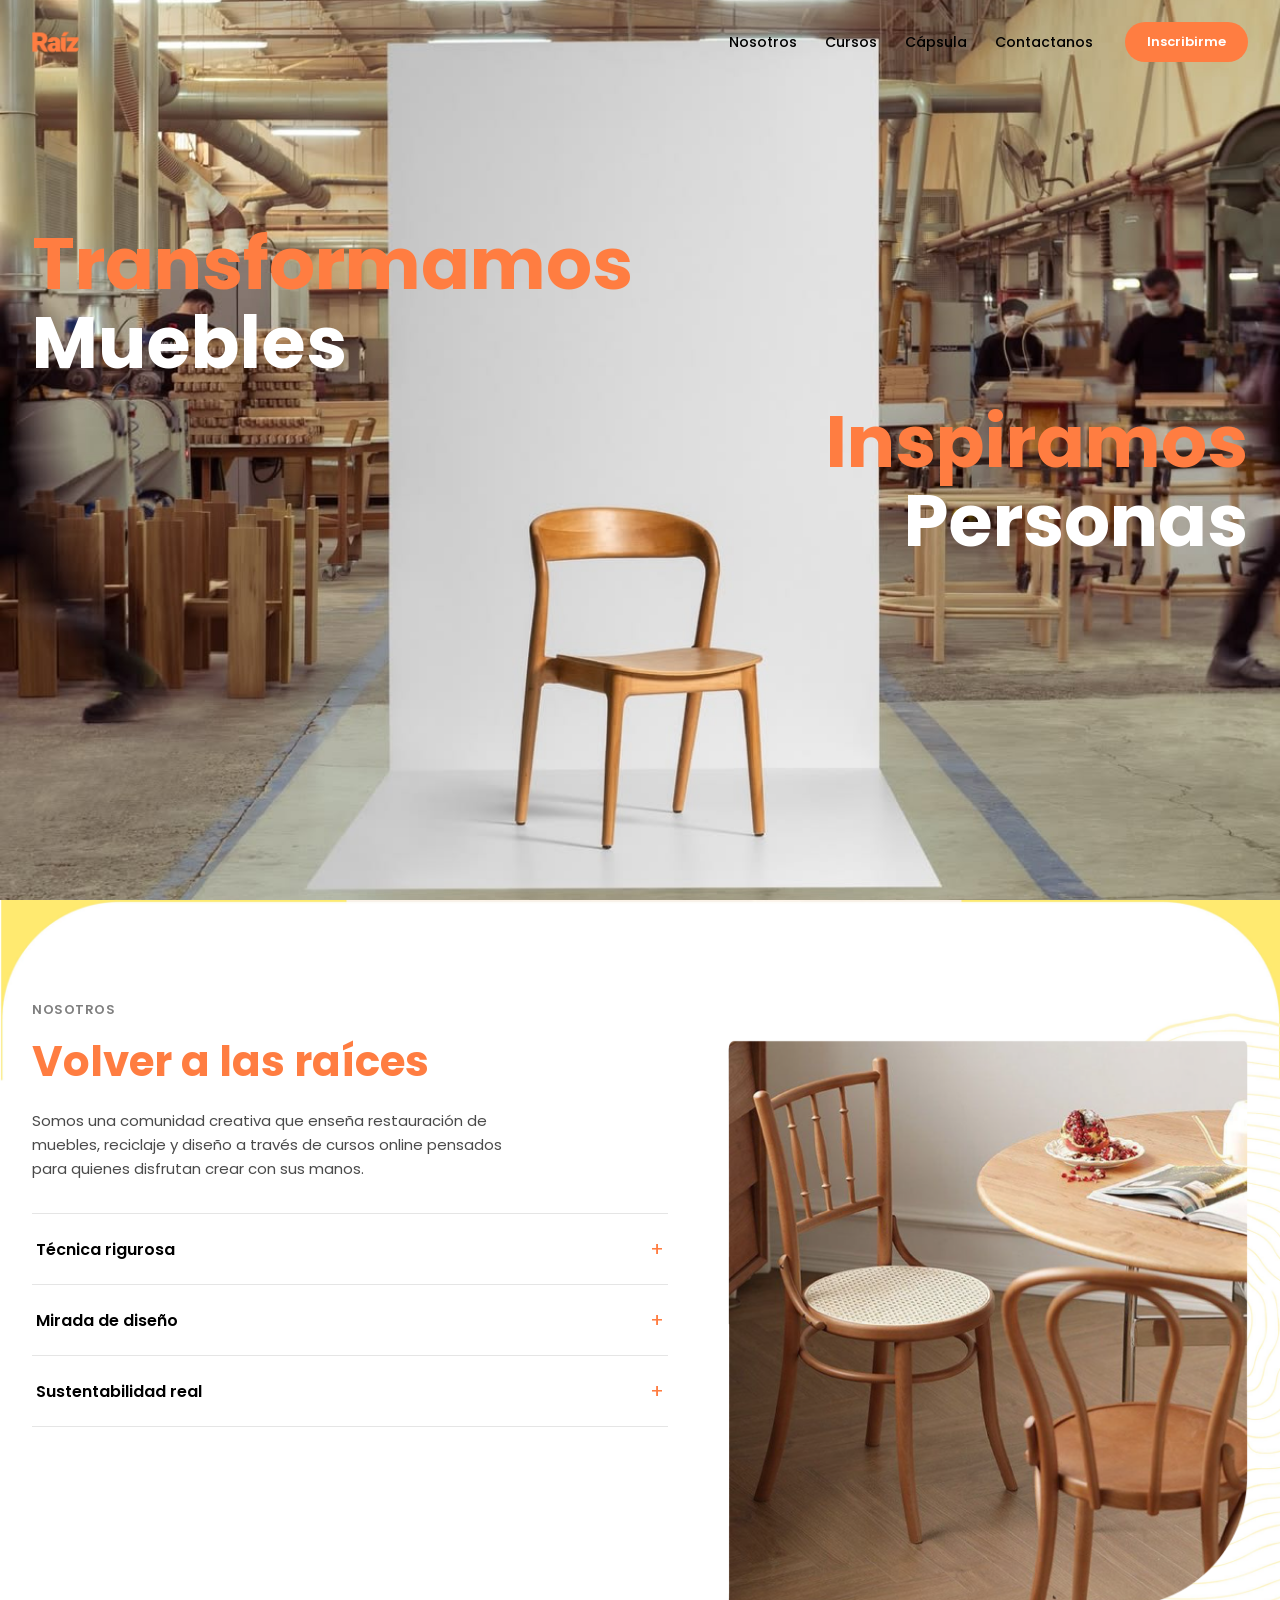
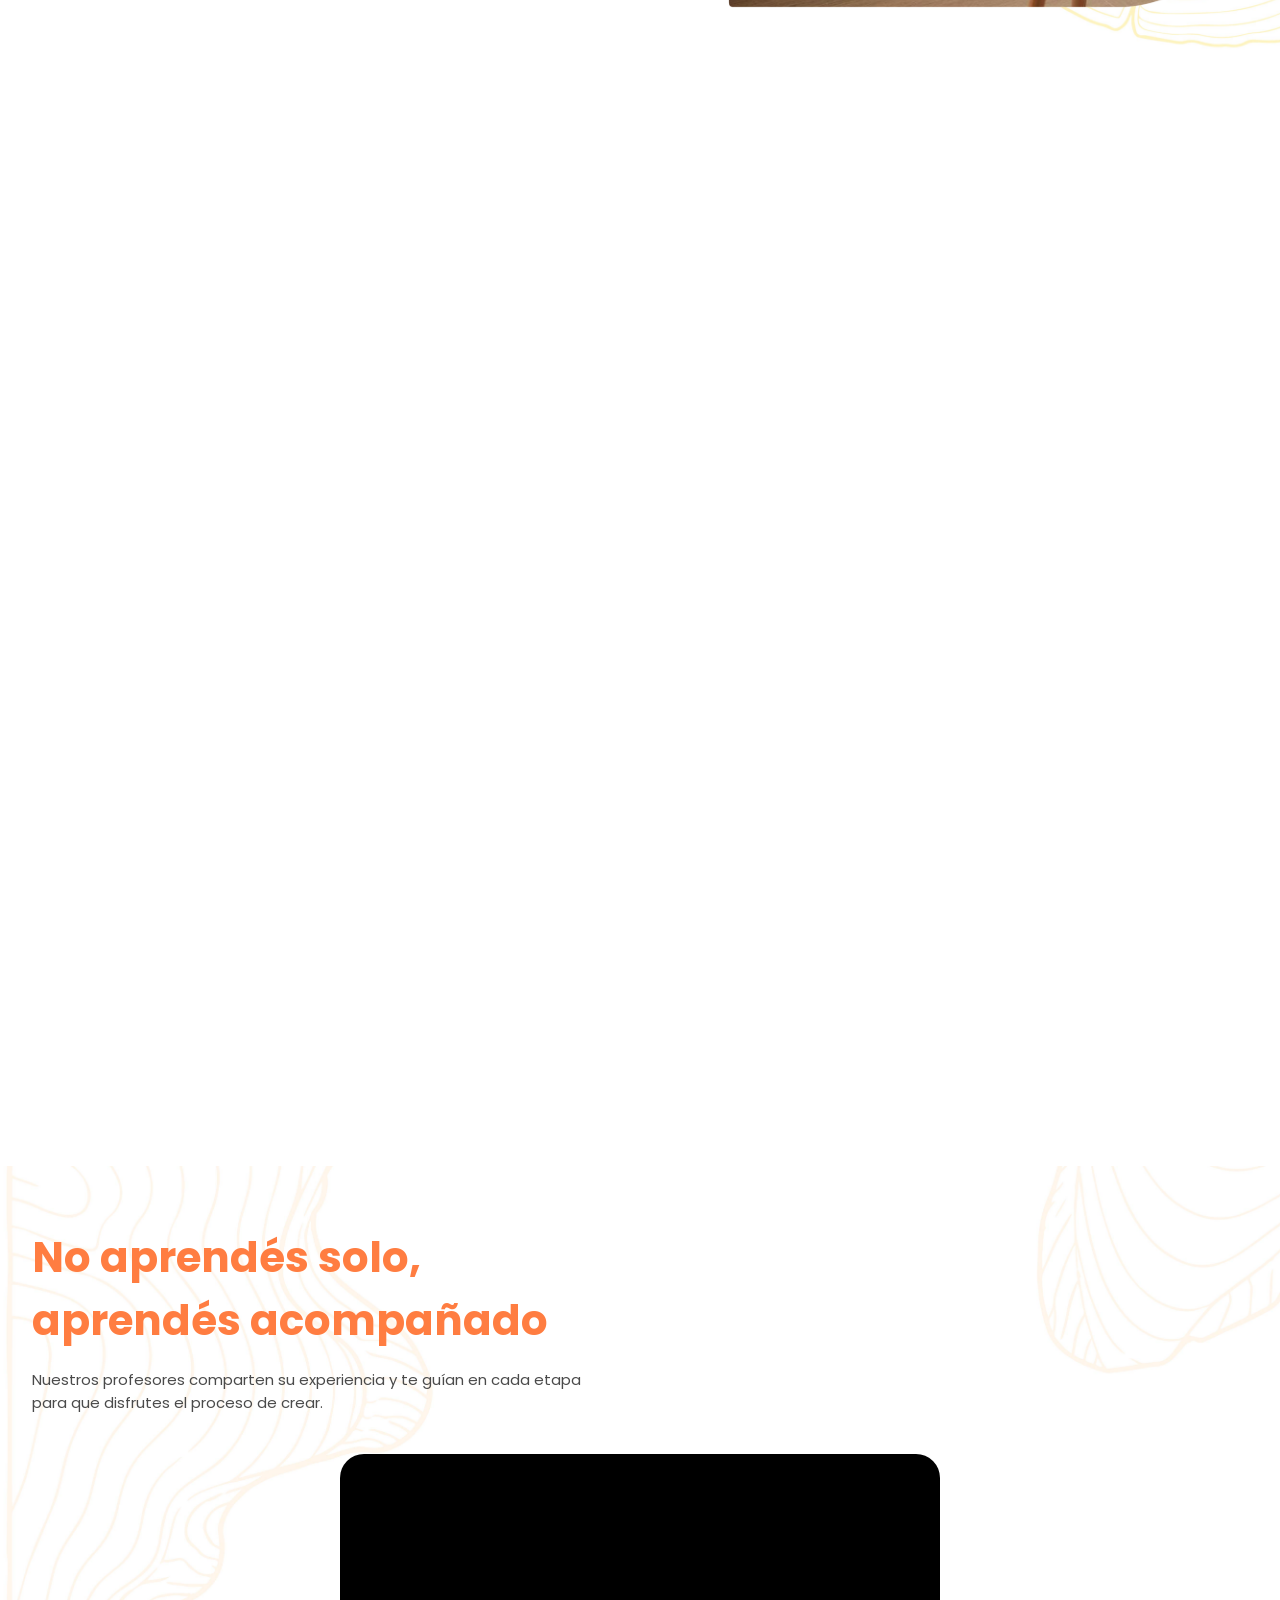
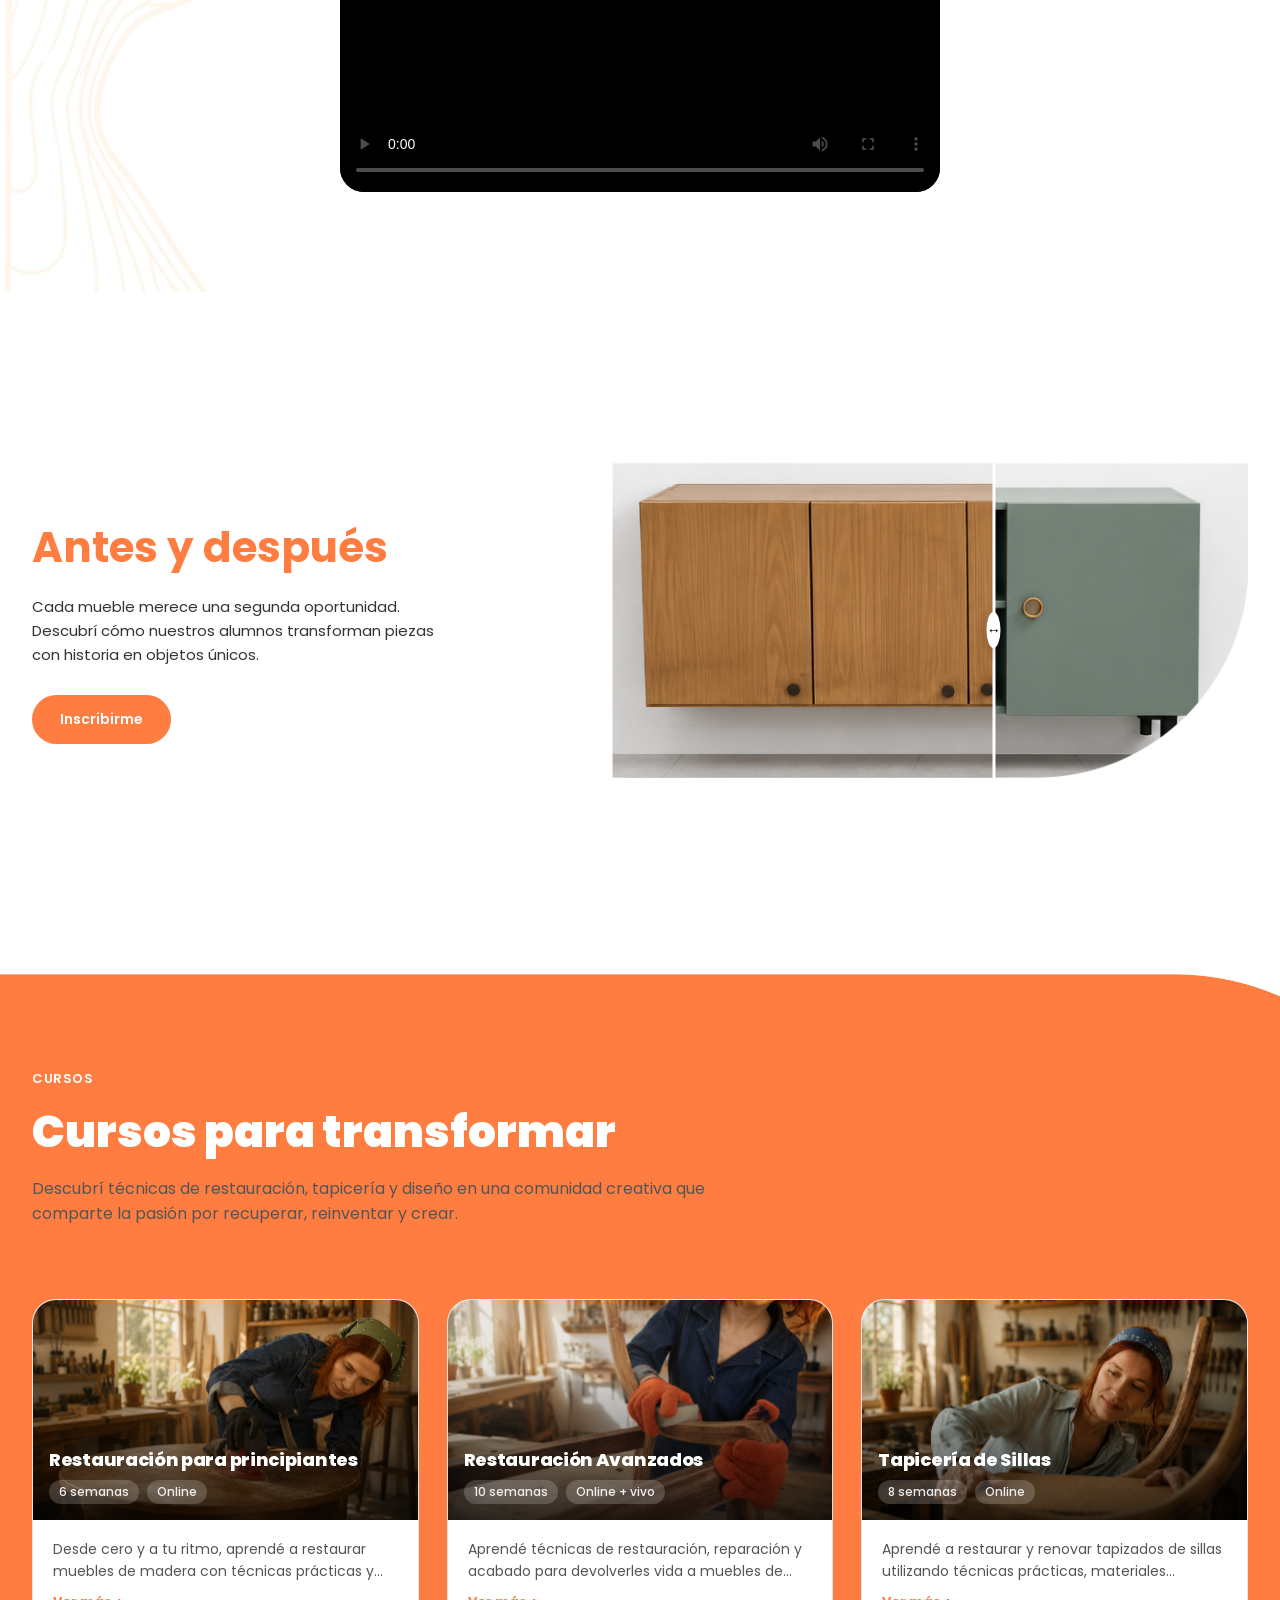
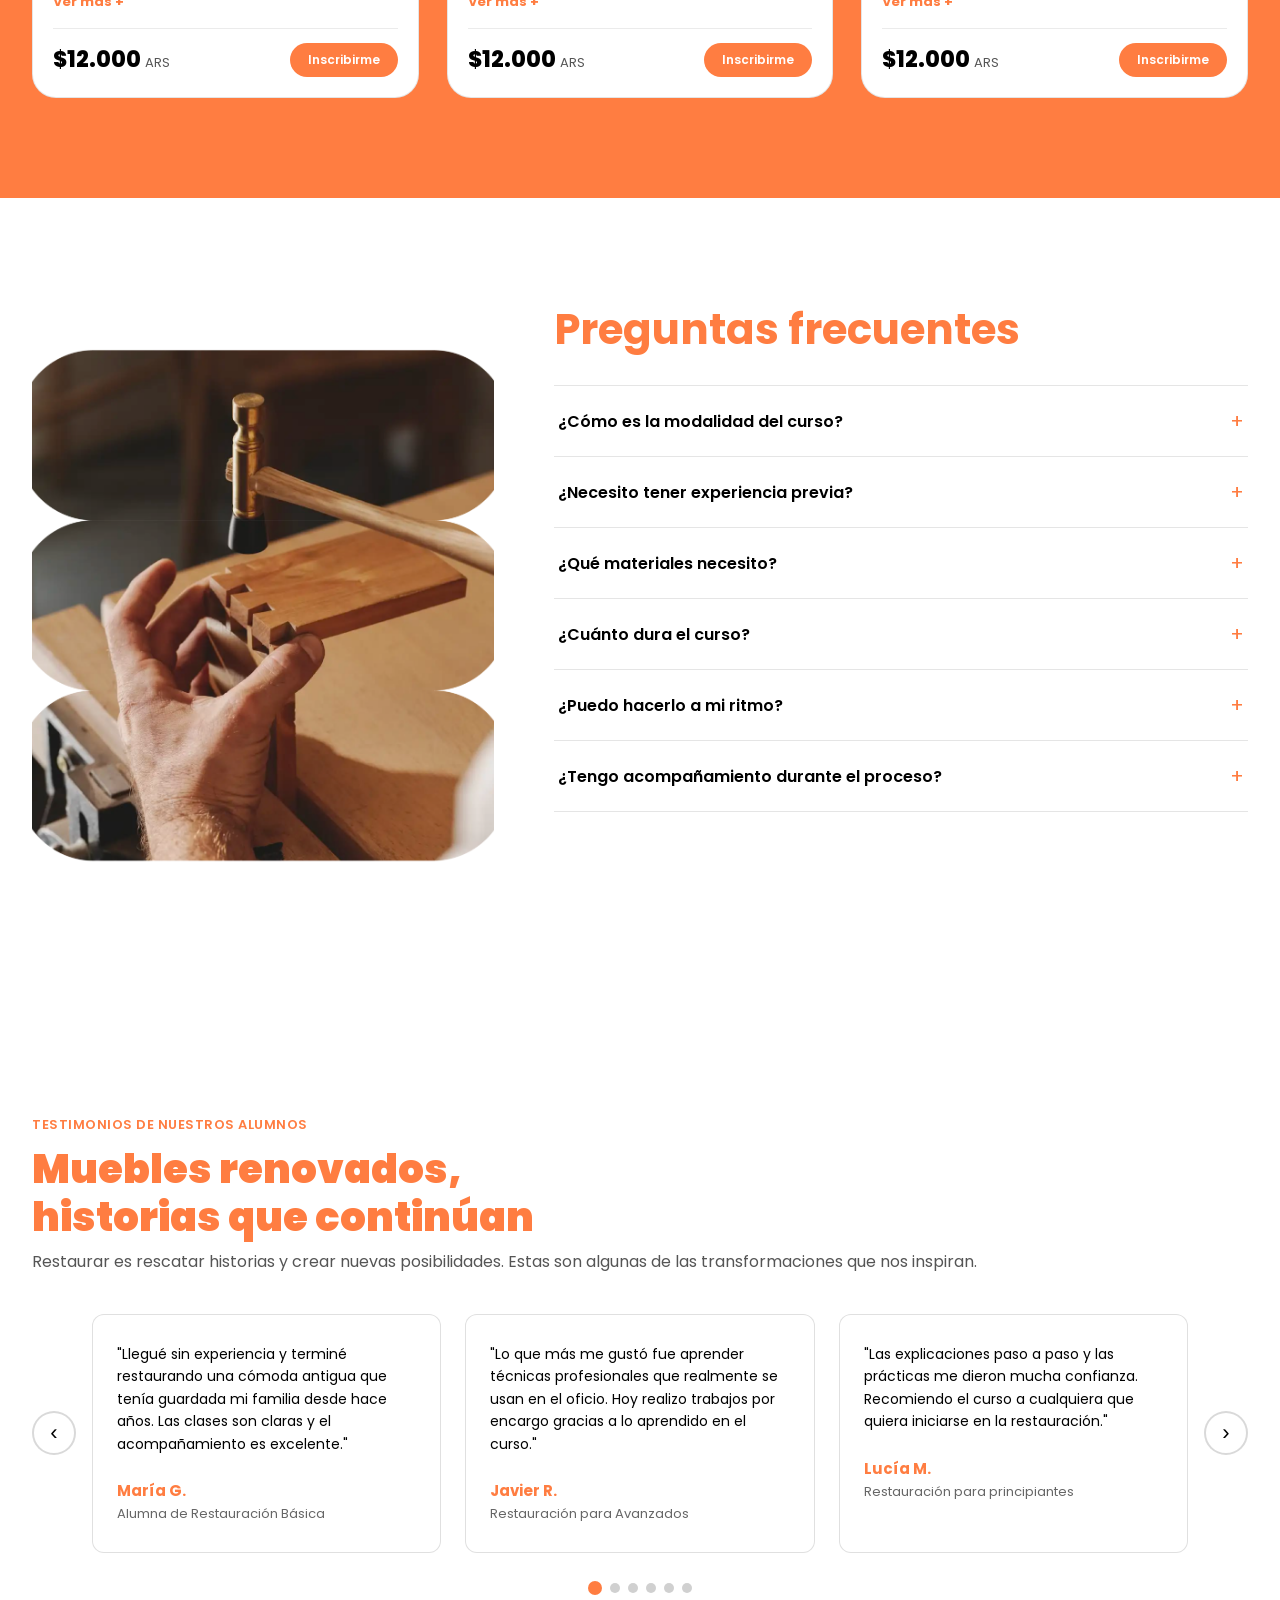
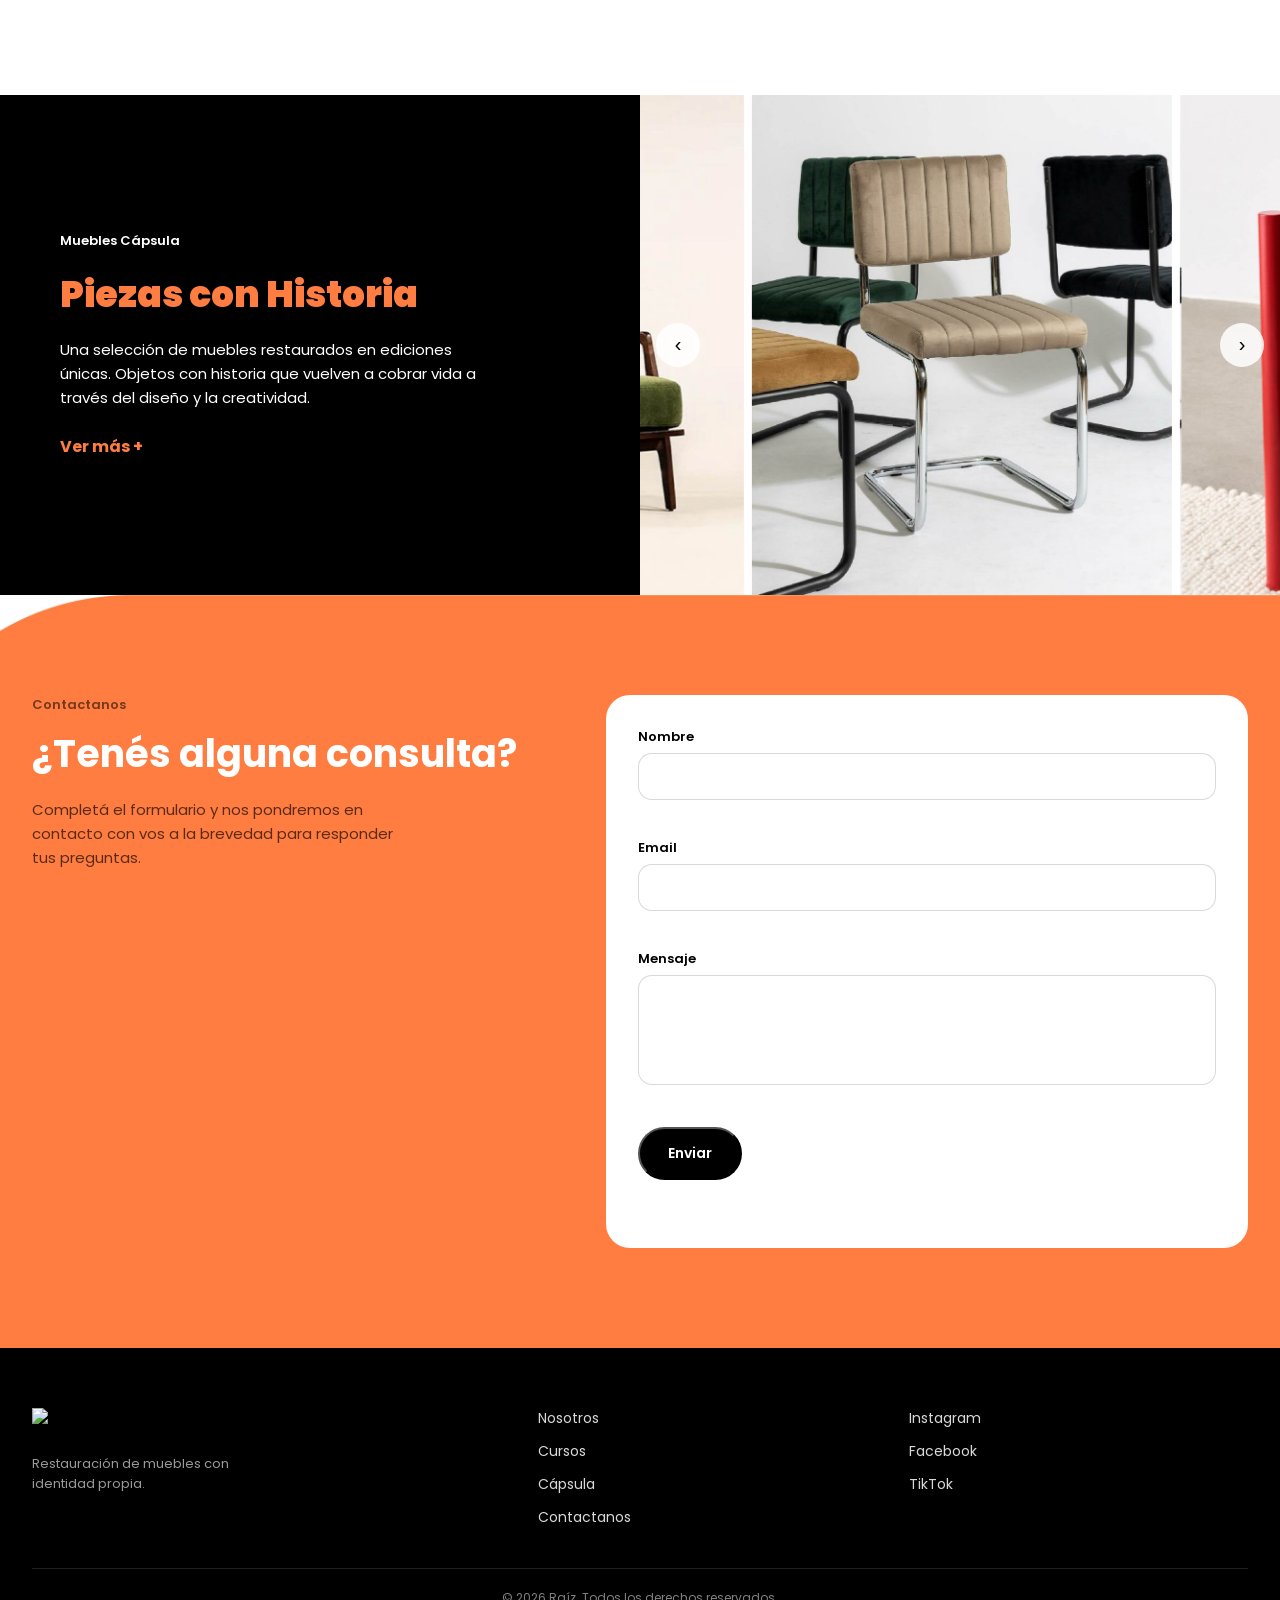
==== index.html @ 02c15fbb "Add files via upload" ====
<!DOCTYPE html>
<html lang="es">
<head>
  <meta charset="UTF-8">
  <meta name="viewport" content="width=device-width, initial-scale=1.0">
  <title>Raíz | Restauración de Muebles</title>

  <!-- Poppins: tipografía general del sitio -->
  <link rel="preconnect" href="https://fonts.googleapis.com">
  <link rel="preconnect" href="https://fonts.gstatic.com" crossorigin>
  <link href="https://fonts.googleapis.com/css2?family=Poppins:wght@400;500;600;700&display=swap" rel="stylesheet">

  <link rel="stylesheet" href="styles-v2.css">
</head>
<body>

  <!-- ============ HEADER ============ -->
  <header class="header" id="header">
    <div class="header__inner">
      <!-- REEMPLAZAR: logo -->
      <a href="#" class="header__logo">
        <img src="assets/logo-23.png" alt="Raíz" class="header__logo-img">
      </a>

      <div class="header__right">
        <nav class="header__nav" id="headerNav">
          <a href="#nosotros" class="header__link">Nosotros</a>
          <a href="#cursos" class="header__link">Cursos</a>
          <a href="#capsula" class="header__link">Cápsula</a>
          <a href="#contacto" class="header__link">Contactanos</a>
        </nav>

        <a href="curso-principiantes.html" class="btn btn--primary header__cta">Inscribirme</a>

        <!-- Botón hamburguesa: solo visible en mobile -->
        <button class="header__burger" id="headerBurger" aria-label="Abrir menú" aria-expanded="false">
          <span></span>
          <span></span>
          <span></span>
        </button>
      </div>
    </div>
  </header>

  <!-- Menú mobile (overlay) -->
  <div class="mobile-menu" id="mobileMenu">
    <a href="#nosotros" class="mobile-menu__link">Nosotros</a>
    <a href="#cursos" class="mobile-menu__link">Cursos</a>
    <a href="#capsula" class="mobile-menu__link">Cápsula</a>
    <a href="#contacto" class="mobile-menu__link">Contactanos</a>
    <a href="curso-principiantes.html" class="btn btn--primary mobile-menu__cta">Inscribirme</a>
  </div>

  <!-- ============ HERO ============ -->
  <!-- REEMPLAZAR: imagen de fondo del hero (desktop y mobile) -->
  <section
    class="hero"
    id="hero"
    style="--bg-desktop: url('assets/hero2.jpg'); --bg-mobile: url('assets/fondos/nuev-59.jpg');"
  >
    <div class="hero__content">
      <h1 class="hero__title hero__title--left" data-anim="left">
        <span class="hero__word--accent">Transformamos</span><br>
        <span class="hero__word--base">Muebles</span>
      </h1>
      <h1 class="hero__title hero__title--right" data-anim="right">
        <span class="hero__word--accent">Inspiramos</span><br>
        <span class="hero__word--base">Personas</span>
      </h1>
      
    </div>
  </section>

  <!-- ============ NOSOTROS ============ -->
  <section
  class="nosotros"
  id="nosotros"
  data-scroll-anim
  style="
    --bg-desktop: url('assets/fondos/nuev-04.jpg');
    --bg-mobile: url('assets/fondos/nuev-60.jpg');
  "
>
    <div class="nosotros__inner">

      <div class="nosotros__text">
        <span class="nosotros__label">Nosotros</span>
        <h2 class="nosotros__title">Volver a las raíces</h2>
        <!-- REEMPLAZAR: texto descriptivo de Nosotros -->
        <p class="nosotros__desc">
          Somos una comunidad creativa que enseña restauración de muebles, reciclaje y diseño
          a través de cursos online pensados para quienes disfrutan crear con sus manos.
        </p>

        <div class="accordion" id="accordionNosotros">

          <div class="accordion__item" data-image="assets/nuev-34.png">
            <button class="accordion__header" aria-expanded="false">
              <span>Técnica rigurosa</span>
              <span class="accordion__icon">+</span>
            </button>
            <div class="accordion__panel">
              <div class="accordion__panel-inner">
                <p>Diagnóstico, reparación y restauración integral paso a paso.</p>
              </div>
            </div>
          </div>

          <div class="accordion__item" data-image="assets/nuev-35.png">
            <button class="accordion__header" aria-expanded="false">
              <span>Mirada de diseño</span>
              <span class="accordion__icon">+</span>
            </button>
            <div class="accordion__panel">
              <div class="accordion__panel-inner">
                <p>Cada mueble restaurado es una pieza única con identidad visual propia.</p>
              </div>
            </div>
          </div>

          <div class="accordion__item" data-image="assets/nuev-37.png">
            <button class="accordion__header" aria-expanded="false">
              <span>Sustentabilidad real</span>
              <span class="accordion__icon">+</span>
            </button>
            <div class="accordion__panel">
              <div class="accordion__panel-inner">
                <p>Recuperar antes de descartar. Una práctica conciente y de bajo impacto.</p>
              </div>
            </div>
          </div>

        </div>
      </div>

      <div class="nosotros__image-wrap">
        <!-- REEMPLAZAR: imagen por defecto de Nosotros (antes de abrir cualquier card) -->
        <img
          src="assets/nuev-23.png"
          alt="Restauración de muebles"
          class="nosotros__image"
          id="nosotrosImage"
        >
      </div>

    </div>
  </section>

  <!-- ============ FRANJA DE NÚMEROS ============ -->
  <!-- REEMPLAZAR: imagen de fondo (desktop y mobile) -->
  <section
    class="stats"
    id="stats"
    data-scroll-anim
    style="--bg-desktop: url('assets/fondos/nuev-43.jpg'); --bg-mobile: url('assets/fondos/nuev-58.jpg');"
  >
    <div class="stats__inner">
      <div class="stats__item">
        <span class="stats__number" data-target="200" data-prefix="+">0</span>
        <span class="stats__label">alumnos</span>
      </div>
      <div class="stats__item">
        <span class="stats__number" data-target="250" data-prefix="+">0</span>
        <span class="stats__label">muebles restaurados</span>
      </div>
      <div class="stats__item">
        <span class="stats__number" data-target="6">0</span>
        <span class="stats__label">años de trayectoria</span>
      </div>
    </div>
  </section>

  <!-- ============ VOLVER A LAS RAÍCES (cards con flip) ============ -->
 <!-- REEMPLAZAR: imagen de fondo de la sección (desktop y mobile) -->
<section
  class="raices"
  id="raices"
  data-scroll-anim
  style="--bg-desktop: url('assets/fondos/nuev-45.jpg'); --bg-mobile: url('assets/fondos/nuev-57.jpg');"
>
    <div class="raices__inner">
      <h2 class="raices__title">Volver a las raíces</h2>
      <!-- REEMPLAZAR: texto descriptivo -->
      <p class="raices__desc">Somos una comunidad creativa que enseña restauración de muebles.</p>
      <a href="#" class="raices__more">+ Más info</a>

      <div class="flip-grid">

  <!-- Card 1 -->
  <div class="raices__card">
    <h3 class="raices__card-title">Diagnóstico</h3>
    <div class="flip-card" tabindex="0" role="button" aria-pressed="false">
      <div class="flip-card__inner">
        <div class="flip-card__face flip-card__face--front">
          <!-- REEMPLAZAR: imagen frente Diagnóstico -->
          <img src="assets/nuev-27.png" alt="Diagnóstico" class="flip-card__img">
        </div>
        <div class="flip-card__face flip-card__face--back">
          <!-- REEMPLAZAR: imagen reverso Diagnóstico -->
          <img src="assets/nuev-39.png" alt="" class="flip-card__img">
          <p class="flip-card__back-text">Evaluamos el estado del mueble para definir el mejor proceso de restauración.</p>
        </div>
      </div>
    </div>
  </div>

  <!-- Card 2 -->
  <div class="raices__card">
    <h3 class="raices__card-title">Reparación y restauración</h3>
    <div class="flip-card" tabindex="0" role="button" aria-pressed="false">
      <div class="flip-card__inner">
        <div class="flip-card__face flip-card__face--front">
          <!-- REEMPLAZAR: imagen frente Reparación y restauración -->
          <img src="assets/nuev-38.png" alt="Reparación y restauración" class="flip-card__img">
        </div>
        <div class="flip-card__face flip-card__face--back">
          <!-- REEMPLAZAR: imagen reverso Reparación y restauración -->
          <img src="assets/nuev-40.png" alt="" class="flip-card__img">
          <p class="flip-card__back-text">Recuperamos la estructura y restauramos cada detalle respetando su esencia original.</p>
        </div>
      </div>
    </div>
  </div>

  <!-- Card 3 -->
  <div class="raices__card">
    <h3 class="raices__card-title">Rediseño</h3>
    <div class="flip-card" tabindex="0" role="button" aria-pressed="false">
      <div class="flip-card__inner">
        <div class="flip-card__face flip-card__face--front">
          <!-- REEMPLAZAR: imagen frente Rediseño -->
          <img src="assets/nuev-42.png" alt="Rediseño" class="flip-card__img">
        </div>
        <div class="flip-card__face flip-card__face--back">
          <!-- REEMPLAZAR: imagen reverso Rediseño -->
          <img src="assets/nuev-41.png" alt="" class="flip-card__img">
          <p class="flip-card__back-text">Renovamos cada pieza con acabados y detalles que combinan historia y diseño contemporáneo.</p>
        </div>
      </div>
    </div>
  </div>

</div>          <!-- cierra .flip-grid -->
    </div>      <!-- cierra .raices__inner -->
  </section>    <!-- cierra section.raices -->

</div>

  <!-- ============ NO APRENDÉS SOLO, APRENDÉS ACOMPAÑADO ============ -->
 <!-- REEMPLAZAR: imagen de fondo de la sección (desktop y mobile) -->
<section
  class="acompanado"
  id="acompanado"
  data-scroll-anim
  style="--bg-desktop: url('assets/fondos/nuev-48.jpg'); --bg-mobile: url('assets/fondos/nuev-56.jpg');"
>
    <div class="acompanado__inner">
      <h2 class="acompanado__title">No aprendés solo,<br>aprendés acompañado</h2>
      <p class="acompanado__desc">
        Nuestros profesores comparten su experiencia y te guían en cada etapa
        para que disfrutes el proceso de crear.
      </p>

      <div class="acompanado__video-wrap">
        <!-- REEMPLAZAR: video (horizontal, se muestra completo sin recortar) y poster -->
        <video
          class="acompanado__video"
          controls
          poster="assets/img/acompanado-poster.jpg"
        >
          <source src="assets/video/video.mp4" type="video/mp4">
        </video>
      </div>
    </div>
  </section>

  <!-- ============ ANTES Y DESPUÉS ============ -->
  <!-- REEMPLAZAR: imagen de fondo de la sección (desktop y mobile) -->
  <section
    class="ba"
    id="antes-despues"
    data-scroll-anim
    style="--bg-desktop: url('assets/img/ba-fondo-desktop.jpg'); --bg-mobile: url('assets/img/ba-fondo-mobile.jpg');"
  >
    <div class="ba__inner">
 
      <div class="ba__text">
        <h2 class="ba__title">Antes y después</h2>
        <!-- REEMPLAZAR: texto descriptivo -->
        <p class="ba__desc">
          Cada mueble merece una segunda oportunidad. Descubrí cómo nuestros
          alumnos transforman piezas con historia en objetos únicos.
        </p>
        <a href="curso-principiantes.html" class="btn btn--primary">Inscribirme</a>
      </div>
 
      <div class="ba-slider" id="baSlider">
        <!-- REEMPLAZAR: imagen "después" (queda debajo, se revela al arrastrar) -->
        <img src="assets/nuev-36.png" alt="Después de la restauración" class="ba-slider__img ba-slider__img--after">
 
        <!-- REEMPLAZAR: imagen "antes" (se recorta con clip-path al arrastrar) -->
        <img src="assets/nuev-24.png" alt="Antes de la restauración" class="ba-slider__img ba-slider__img--before" id="baBeforeImg">
 
        <div class="ba-slider__handle" id="baHandle">
          <span class="ba-slider__handle-icon">↔</span>
        </div>
      </div>
 
    </div>
  </section>

  <!-- ============ CURSOS ============ -->
<!-- REEMPLAZAR: imagen de fondo de la sección -->
<section
  class="cursos"
  id="cursos"
  data-scroll-anim
  style="
    --bg-desktop: url('assets/fondos/nuev-50.jpg');
    --bg-mobile: url('assets/fondos/nuev-55.jpg');
  "
>
  <div class="cursos__inner">
    <span class="cursos__label">Cursos</span>
    <h2 class="cursos__title">Cursos para transformar</h2>
    <!-- REEMPLAZAR: texto descriptivo -->
    <p class="cursos__subtitle">
      Descubrí técnicas de restauración, tapicería y diseño en una comunidad
      creativa que comparte la pasión por recuperar, reinventar y crear.
    </p>
    <a href="#" class="cursos__more">Más cursos +</a>

    <div class="cursos__grid">

      <!-- Card 1 -->
      <article class="curso-card" data-stagger>
        <div class="curso-card__img">
          <!-- REEMPLAZAR: imagen -->
          <img src="assets/cursoprin.png" alt="Restauración para principiantes">
          <div class="curso-card__img-overlay">
            <h3 class="curso-card__img-title">Restauración para principiantes</h3>
            <div class="curso-card__chips">
              <span class="curso-card__chip">6 semanas</span>
              <span class="curso-card__chip">Online</span>
            </div>
          </div>
        </div>
        <div class="curso-card__body">
          <p class="curso-card__desc">
            Desde cero y a tu ritmo, aprendé a restaurar muebles de madera con
            técnicas prácticas y acompañamiento paso a paso.
          </p>
          <a href="curso-principiantes.html" class="curso-card__link">Ver más +</a>
          <div class="curso-card__footer">
            <span class="curso-card__price">$12.000 <span class="curso-card__currency">ARS</span></span>
            <a href="curso-principiantes.html" class="btn btn--primary curso-card__cta">Inscribirme</a>
          </div>
        </div>
      </article>

      <!-- Card 2 -->
      <article class="curso-card" data-stagger>
        <div class="curso-card__img">
          <img src="assets/cursoav.png" alt="Restauración Avanzados">
          <div class="curso-card__img-overlay">
            <h3 class="curso-card__img-title">Restauración Avanzados</h3>
            <div class="curso-card__chips">
              <span class="curso-card__chip">10 semanas</span>
              <span class="curso-card__chip">Online + vivo</span>
            </div>
          </div>
        </div>
        <div class="curso-card__body">
          <p class="curso-card__desc">
            Aprendé técnicas de restauración, reparación y acabado para
            devolverles vida a muebles de madera y lograr resultados de
            calidad profesional.
          </p>
          <a href="#" class="curso-card__link">Ver más +</a>
          <div class="curso-card__footer">
            <span class="curso-card__price">$12.000 <span class="curso-card__currency">ARS</span></span>
            <a href="curso-principiantes.html" class="btn btn--primary curso-card__cta">Inscribirme</a>
          </div>
        </div>
      </article>

      <!-- Card 3 -->
      <article class="curso-card" data-stagger>
        <div class="curso-card__img">
          <img src="assets/tapiz.png" alt="Tapicería de Sillas">
          <div class="curso-card__img-overlay">
            <h3 class="curso-card__img-title">Tapicería de Sillas</h3>
            <div class="curso-card__chips">
              <span class="curso-card__chip">8 semanas</span>
              <span class="curso-card__chip">Online</span>
            </div>
          </div>
        </div>
        <div class="curso-card__body">
          <p class="curso-card__desc">
            Aprendé a restaurar y renovar tapizados de sillas utilizando
            técnicas prácticas, materiales adecuados y terminaciones de
            calidad.
          </p>
          <a href="#" class="curso-card__link">Ver más +</a>
          <div class="curso-card__footer">
            <span class="curso-card__price">$12.000 <span class="curso-card__currency">ARS</span></span>
            <a href="curso-principiantes.html" class="btn btn--primary curso-card__cta">Inscribirme</a>
          </div>
        </div>
      </article>

    </div>
  </div>
</section>

  <!-- ============ PREGUNTAS FRECUENTES ============ -->
  <!-- REEMPLAZAR: imagen de fondo de la sección (desktop y mobile) -->
<section
  class="faq"
  id="faq"
  data-scroll-anim
  style="--bg-desktop: url('assets/img/faq-fondo-desktop.jpg'); --bg-mobile: url('assets/fondos/nuev-54.jpg');"
>
    <div class="faq__inner">

      <div class="faq__image-wrap">
        <!-- REEMPLAZAR: imagen por defecto de FAQ (antes de abrir cualquier pregunta) -->
        <img
          src="assets/nuev-34.png"
          alt="Preguntas frecuentes"
          class="faq__image"
          id="faqImage"
        >
      </div>

      <div class="faq__content">
        <h2 class="faq__title">Preguntas frecuentes</h2>

        <div class="accordion" id="accordionFaq">

          <div class="accordion__item" data-image="assets/nuev-46.png">
            <button class="accordion__header" aria-expanded="false">
              <span>¿Cómo es la modalidad del curso?</span>
              <span class="accordion__icon">+</span>
            </button>
            <div class="accordion__panel">
              <div class="accordion__panel-inner">
                <!-- REEMPLAZAR: respuesta -->
                <p>Es 100% online, con clases grabadas a las que accedés cuando quieras.</p>
              </div>
            </div>
          </div>

          <div class="accordion__item" data-image="assets/nuev-29.png">
            <button class="accordion__header" aria-expanded="false">
              <span>¿Necesito tener experiencia previa?</span>
              <span class="accordion__icon">+</span>
            </button>
            <div class="accordion__panel">
              <div class="accordion__panel-inner">
                <p>No, arrancamos desde cero. Cada curso está pensado para todos los niveles.</p>
              </div>
            </div>
          </div>

          <div class="accordion__item" data-image="assets/nuev-30.png">
            <button class="accordion__header" aria-expanded="false">
              <span>¿Qué materiales necesito?</span>
              <span class="accordion__icon">+</span>
            </button>
            <div class="accordion__panel">
              <div class="accordion__panel-inner">
                <p>Te compartimos una lista de materiales básicos, fáciles de conseguir, antes de empezar.</p>
              </div>
            </div>
          </div>

          <div class="accordion__item" data-image="assets/nuev-31.png">
            <button class="accordion__header" aria-expanded="false">
              <span>¿Cuánto dura el curso?</span>
              <span class="accordion__icon">+</span>
            </button>
            <div class="accordion__panel">
              <div class="accordion__panel-inner">
                <p>La duración varía según el curso, entre 6 y 10 semanas aproximadamente.</p>
              </div>
            </div>
          </div>

          <div class="accordion__item" data-image="assets/nuev-32.png">
            <button class="accordion__header" aria-expanded="false">
              <span>¿Puedo hacerlo a mi ritmo?</span>
              <span class="accordion__icon">+</span>
            </button>
            <div class="accordion__panel">
              <div class="accordion__panel-inner">
                <p>Sí, el contenido queda disponible para que avances cuando puedas.</p>
              </div>
            </div>
          </div>

       

        

          <div class="accordion__item" data-image="assets/nuev-46.png">
            <button class="accordion__header" aria-expanded="false">
              <span>¿Tengo acompañamiento durante el proceso?</span>
              <span class="accordion__icon">+</span>
            </button>
            <div class="accordion__panel">
              <div class="accordion__panel-inner">
                <p>Sí, vas a tener acompañamiento de nuestros profesores durante todo el curso.</p>
              </div>
            </div>
          </div>

        </div>
      </div>

    </div>
  </section>

  <!-- ============ TESTIMONIOS ============ -->
<!-- REEMPLAZAR: imagen de fondo de la sección -->
<section class="testimonios" id="testimonios" data-scroll-anim style="background-image: url('assets/img/testimonios-fondo.jpg');">
  <div class="testimonios__inner">
    <span class="testimonios__label">Testimonios de nuestros alumnos</span>
    <h2 class="testimonios__title">Muebles renovados,<br>historias que continúan</h2>
    <p class="testimonios__subtitle">
      Restaurar es rescatar historias y crear nuevas posibilidades. Estas son
      algunas de las transformaciones que nos inspiran.
    </p>

    <div class="testimonios__slider-wrapper">
      <button class="testimonios__arrow testimonios__arrow--prev" id="testiPrev" aria-label="Anterior">‹</button>

      <div class="testimonios__track-container">
        <div class="testimonios__track" id="testiTrack">

          <div class="testimonio-card">
            <p>"Llegué sin experiencia y terminé restaurando una cómoda antigua que tenía guardada mi familia desde hace años. Las clases son claras y el acompañamiento es excelente."</p>
            <div class="testimonio-card__author">
              <strong>María G.</strong>
              <small>Alumna de Restauración Básica</small>
            </div>
          </div>

          <div class="testimonio-card">
            <p>"Lo que más me gustó fue aprender técnicas profesionales que realmente se usan en el oficio. Hoy realizo trabajos por encargo gracias a lo aprendido en el curso."</p>
            <div class="testimonio-card__author">
              <strong>Javier R.</strong>
              <small>Restauración para Avanzados</small>
            </div>
          </div>

          <div class="testimonio-card">
            <p>"Las explicaciones paso a paso y las prácticas me dieron mucha confianza. Recomiendo el curso a cualquiera que quiera iniciarse en la restauración."</p>
            <div class="testimonio-card__author">
              <strong>Lucía M.</strong>
              <small>Restauración para principiantes</small>
            </div>
          </div>

          <div class="testimonio-card">
            <p>"Restauré una mesa de roble que pensé que no tenía solución. Aprendí sobre lijado, reparación y acabados de una manera muy práctica."</p>
            <div class="testimonio-card__author">
              <strong>Carlos A.</strong>
              <small>Restauración para Avanzados</small>
            </div>
          </div>

          <div class="testimonio-card">
            <p>"Además de aprender un oficio, descubrí una actividad que disfruto muchísimo. El ambiente de las clases es muy agradable y motivador."</p>
            <div class="testimonio-card__author">
              <strong>Ana P.</strong>
              <small>Tapicería de Sillas</small>
            </div>
          </div>

          <div class="testimonio-card">
            <p>"La calidad del contenido superó mis expectativas. Cada módulo está bien organizado y permite avanzar incluso si nunca trabajaste con madera."</p>
            <div class="testimonio-card__author">
              <strong>Federico S.</strong>
              <small>Restauración para principiantes</small>
            </div>
          </div>

        </div>
      </div>

      <button class="testimonios__arrow testimonios__arrow--next" id="testiNext" aria-label="Siguiente">›</button>
    </div>

    <div class="testimonios__dots" id="testiDots"></div>
  </div>
</section>

  <!-- ============ CÁPSULA ============ -->
<section class="capsula" id="capsula" data-scroll-anim>
  <div class="capsula__split">

    <!-- Mitad izquierda: fondo negro + texto -->
    <div class="capsula__text-panel">
      <div class="capsula__text">
        <span class="capsula__label">Muebles Cápsula</span>
        <h2 class="capsula__title">Piezas con Historia</h2>
        <!-- REEMPLAZAR: texto descriptivo -->
        <p class="capsula__desc">
          Una selección de muebles restaurados en ediciones únicas. Objetos con
          historia que vuelven a cobrar vida a través del diseño y la creatividad.
        </p>
        <a href="#" class="capsula__link">Ver más +</a>
      </div>
    </div>

    <!-- Mitad derecha: carrusel infinito con flechas -->
    <div class="capsula__carousel-panel">
      <div class="capsula__track" id="capsulaTrack">
        <!-- REEMPLAZAR: imágenes del carrusel -->
        <div class="capsula__slide" style="background-image: url('assets/carrusel-46.jpg');"></div>
        <div class="capsula__slide" style="background-image: url('assets/carrusel-47.jpg');"></div>
        <div class="capsula__slide" style="background-image: url('assets/carrusel-48.jpg');"></div>
        <div class="capsula__slide" style="background-image: url('assets/carrusel-49.jpg');"></div>
        <div class="capsula__slide" style="background-image: url('assets/carrusel-52.jpg');"></div>
        <!-- Set duplicado, necesario para que el loop sea infinito sin cortes -->
        <div class="capsula__slide" style="background-image: url('assets/carrusel-46.jpg');"></div>
        <div class="capsula__slide" style="background-image: url('assets/carrusel-47.jpg');"></div>
        <div class="capsula__slide" style="background-image: url('assets/carrusel-48.jpg');"></div>
        <div class="capsula__slide" style="background-image: url('assets/carrusel-49.jpg');"></div>
        <div class="capsula__slide" style="background-image: url('assets/carrusel-52.jpg');"></div>
      </div>

      <button class="capsula__arrow capsula__arrow--prev" id="capsulaPrev" aria-label="Imagen anterior">‹</button>
      <button class="capsula__arrow capsula__arrow--next" id="capsulaNext" aria-label="Imagen siguiente">›</button>
    </div>

  </div>
</section>

  <!-- ============ CONTACTO ============ -->
 <!-- REEMPLAZAR: imagen de fondo de la sección (desktop y mobile) -->
<section
  class="contacto"
  id="contacto"
  data-scroll-anim
  style="--bg-desktop: url('assets/fondos/nuev-53.jpg'); --bg-mobile: url('assets/fondos/nuev-62.jpg');"
>
    <div class="contacto__inner">

      <div class="contacto__text">
        <span class="contacto__label">Contactanos</span>
        <h2 class="contacto__title">¿Tenés alguna consulta?</h2>
        <!-- REEMPLAZAR: texto descriptivo -->
        <p class="contacto__desc">
          Completá el formulario y nos pondremos en contacto con vos a la
          brevedad para responder tus preguntas.
        </p>
      </div>

      <form class="contacto__form" id="contactoForm" novalidate>
        <div class="form-group">
          <label for="nombre">Nombre</label>
          <input type="text" id="nombre" name="nombre">
          <span class="form-error" id="errorNombre"></span>
        </div>

        <div class="form-group">
          <label for="email">Email</label>
          <input type="email" id="email" name="email">
          <span class="form-error" id="errorEmail"></span>
        </div>

        <div class="form-group">
          <label for="mensaje">Mensaje</label>
          <textarea id="mensaje" name="mensaje" rows="4"></textarea>
          <span class="form-error" id="errorMensaje"></span>
        </div>

        <button type="submit" class="btn btn--dark contacto__submit">Enviar</button>

        <p class="contacto__success" id="contactoSuccess" role="status"></p>
      </form>

    </div>
  </section>

  <!-- ============ FOOTER ============ -->
  <footer class="footer">
    <div class="footer__inner">

      <div class="footer__brand">
        <!-- REEMPLAZAR: logo (mismo archivo que el header) -->
        <img src="assets/img/logo.png" alt="Raíz" class="footer__logo-img">
        <p class="footer__tagline">Restauración de muebles con identidad propia.</p>
      </div>

      <nav class="footer__nav">
        <a href="#nosotros" class="footer__link">Nosotros</a>
        <a href="#cursos" class="footer__link">Cursos</a>
        <a href="#capsula" class="footer__link">Cápsula</a>
        <a href="#contacto" class="footer__link">Contactanos</a>
      </nav>

      <div class="footer__social">
        <!-- REEMPLAZAR: links de redes sociales -->
        <a href="#" aria-label="Instagram" class="footer__social-link">Instagram</a>
        <a href="#" aria-label="Facebook" class="footer__social-link">Facebook</a>
        <a href="#" aria-label="TikTok" class="footer__social-link">TikTok</a>
      </div>

    </div>

    <div class="footer__bottom">
      <p>© 2026 Raíz. Todos los derechos reservados.</p>
    </div>
  </footer>

  <script src="script-v2.js"></script>
</body>
</html>
---- styles-v2.css ----
/* ==========================================================================
   RAÍZ V2 — VARIABLES GLOBALES
   ========================================================================== */
:root {
  --amarillo: #ffea71;
  --rosa: #ffccea;
  --naranja: #ff7d41;
  --negro: #000000;
  --blanco: #ffffff;

  --font-principal: 'Poppins', sans-serif;

  --radius: 24px;
  --radius-sm: 14px;

  --header-height: 84px;
}

* {
  margin: 0;
  padding: 0;
  box-sizing: border-box;
}

html {
  scroll-behavior: smooth;
}

body {
  font-family: var(--font-principal);
  color: var(--negro);
  background: var(--blanco);
  overflow-x: hidden;
}

a {
  text-decoration: none;
  color: inherit;
}

img {
  max-width: 100%;
  display: block;
}

/* ==========================================================================
   BOTONES
   ========================================================================== */
.btn {
  display: inline-block;
  font-family: var(--font-principal);
  font-weight: 600;
  font-size: 14px;
  padding: 14px 28px;
  border-radius: 50px;
  transition: transform 0.25s ease, box-shadow 0.25s ease;
}

.btn--primary {
  background: var(--naranja);
  color: var(--blanco);
}

.btn--primary:hover {
  transform: translateY(-3px);
  box-shadow: 0 10px 20px rgba(255, 125, 65, 0.35);
}

.btn--dark {
  background: var(--negro);
  color: var(--blanco);
}

.btn--dark:hover {
  transform: translateY(-3px);
  box-shadow: 0 10px 20px rgba(0, 0, 0, 0.3);
}

/* ==========================================================================
   HEADER
   ========================================================================== */
.header {
  position: fixed;
  top: 0;
  left: 0;
  width: 100%;
  height: var(--header-height);
  z-index: 1000;
  background: transparent;
  transition: background 0.3s ease, box-shadow 0.3s ease;
}

/* Estado al hacer scroll: agregado por JS con la clase .header--scrolled */
.header--scrolled {
  background: var(--blanco);
  box-shadow: 0 4px 20px rgba(0, 0, 0, 0.08);
}

.header__inner {
  max-width: 1280px;
  height: 100%;
  margin: 0 auto;
  padding: 0 32px;
  display: flex;
  align-items: center;
  justify-content: space-between;
  gap: 24px;
}

.header__logo {
  display: flex;
  align-items: center;
}

.header__logo-img {
  height: 40px;
  width: auto;
}

/* Agrupa nav + botón + hamburguesa del lado derecho del header */
.header__right {
  display: flex;
  align-items: center;
  gap: 32px;
}

.header__nav {
  display: flex;
  gap: 28px;
}

.header__link {
  font-size: 14px;
  font-weight: 500;
  color: var(--negro);
  position: relative;
}

.header__link::after {
  content: '';
  position: absolute;
  left: 0;
  bottom: -6px;
  width: 0%;
  height: 2px;
  background: var(--naranja);
  transition: width 0.25s ease;
}

.header__link:hover::after {
  width: 100%;
}

.header__cta {
  padding: 10px 22px;
  font-size: 13px;
}

.header__burger {
  display: none;
  flex-direction: column;
  justify-content: center;
  gap: 5px;
  width: 32px;
  height: 32px;
  background: none;
  border: none;
  cursor: pointer;
  z-index: 1100;
}

.header__burger span {
  width: 100%;
  height: 2px;
  background: var(--negro);
  transition: transform 0.25s ease, opacity 0.25s ease;
}

/* Cuando el menú mobile está abierto, transformamos el ícono en una X */
.header__burger--active span:nth-child(1) {
  transform: translateY(7px) rotate(45deg);
}
.header__burger--active span:nth-child(2) {
  opacity: 0;
}
.header__burger--active span:nth-child(3) {
  transform: translateY(-7px) rotate(-45deg);
}

/* ==========================================================================
   MENÚ MOBILE (overlay)
   ========================================================================== */
.mobile-menu {
  position: fixed;
  top: 0;
  right: 0;
  height: 100vh;
  width: 100%;
  max-width: 340px;
  background: var(--blanco);
  z-index: 1050;
  display: flex;
  flex-direction: column;
  justify-content: center;
  gap: 28px;
  padding: 32px;
  transform: translateX(100%);
  transition: transform 0.35s ease;
}

.mobile-menu--active {
  transform: translateX(0);
}

.mobile-menu__link {
  font-size: 20px;
  font-weight: 600;
  color: var(--negro);
}

.mobile-menu__cta {
  align-self: flex-start;
  margin-top: 12px;
}

/* ==========================================================================
   HERO
   ========================================================================== */
.hero {
  position: relative;
  min-height: 100vh;
  width: 100%;
  background-image: var(--bg-desktop);
  background-size: cover;
  background-position: center;
  background-repeat: no-repeat;
  display: flex;
  align-items: center;
}

@media (max-width: 768px) {
  .hero {
    background-image: var(--bg-mobile);
    min-height: 90vh;
  }
}

.hero__content {
  max-width: 1280px;
  width: 100%;
  margin: 0 auto;
  padding: 0 32px;
  padding-top: var(--header-height);
  display: flex;
  flex-direction: column;
  gap: 20px;
  transform: translateY(-100px); /* Ajusta este valor */
}

.hero__title {
  font-size: clamp(38px, 6vw, 72px);
  font-weight: 700;
  line-height: 1.1;
 
}

.hero__word--accent {
  color: var(--naranja);
}

.hero__word--base {
  /* Sin overlay: usamos text-shadow para asegurar contraste sobre la foto.
     Si la imagen final es clara, cambiar --hero-text a var(--negro). */
  color: var(--hero-text, var(--blanco));
}

.hero__title--right {
  align-self: flex-end;
  text-align: right;
}

.hero__cta {
  align-self: flex-start;
  margin-top: 12px;
}

@media (max-width:768px){

  .hero__cta{
      margin-top: 140px;
  }

}

/* Estados iniciales para la animación de entrada (controlada por JS) */
[data-anim] {
  opacity: 0;
}

[data-anim="left"] {
  transform: translateX(-60px);
}

[data-anim="right"] {
  transform: translateX(60px);
}

[data-anim="fade"] {
  transform: translateY(20px);
}

[data-anim].is-visible {
  opacity: 1;
  transform: translate(0, 0);
  transition: opacity 0.8s ease, transform 0.8s ease;
}

/* ==========================================================================
   ANIMACIÓN AL SCROLL (secciones genéricas)
   ========================================================================== */
[data-scroll-anim] {
  opacity: 0;
  transform: translateY(40px);
  transition: opacity 0.8s ease, transform 0.8s ease;
}

[data-scroll-anim].is-visible {
  opacity: 1;
  transform: translateY(0);
}

/* ==========================================================================
   NOSOTROS
   ========================================================================== */
.nosotros {
  padding: 100px 32px;

  background-image: var(--bg-desktop);
  background-size: cover;
  background-position: center;
  background-repeat: no-repeat;
}

@media (max-width: 768px) {

  .nosotros {
    background-image: var(--bg-mobile);
  }

}

.nosotros__inner {
  
  display: grid;
  grid-template-columns: 1.1fr 0.9fr;
  gap: 60px;
  align-items: start;
}

.nosotros__inner {
  display: grid;
  grid-template-columns: 1.1fr 0.9fr;
  gap: 60px;
  align-items: start;
}

.nosotros__label {
  display: block;
  font-size: 13px;
  font-weight: 600;
  letter-spacing: 0.5px;
  text-transform: uppercase;
  color: rgba(0, 0, 0, 0.5);
  margin-bottom: 10px;
}

.nosotros__title {
  font-size: clamp(28px, 4vw, 42px);
  font-weight: 700;
  color: var(--naranja);
  margin-bottom: 16px;
}

.nosotros__desc {
  font-size: 15px;
  line-height: 1.6;
  color: #4a4a4a;
  margin-bottom: 32px;
  max-width: 480px;
}

/* --- Acordeón --- */
.accordion__item {
  border-bottom: 1px solid rgba(0, 0, 0, 0.1);
}

.accordion__item:first-child {
  border-top: 1px solid rgba(0, 0, 0, 0.1);
}

.accordion__header {
  width: 100%;
  background: none;
  border: none;
  cursor: pointer;
  font-family: var(--font-principal);
  font-size: 16px;
  font-weight: 600;
  color: var(--negro);
  padding: 20px 4px;
  display: flex;
  align-items: center;
  justify-content: space-between;
}

.accordion__icon {
  font-size: 20px;
  font-weight: 400;
  color: var(--naranja);
  transition: transform 0.3s ease;
}

.accordion__item--active .accordion__icon {
  transform: rotate(45deg);
}

.accordion__panel {
  max-height: 0;
  overflow: hidden;
  transition: max-height 0.35s ease;
}

.accordion__panel-inner {
  padding: 0 4px 20px;
  font-size: 14px;
  line-height: 1.6;
  color: #4a4a4a;
}

/* --- Imagen dinámica --- */
.nosotros__image-wrap {
  border-radius: var(--radius);
  overflow: hidden;
  aspect-ratio: 4 / 5;
}

.nosotros__image {
  width: 100%;
  height: 100%;
  object-fit: cover;
  transition: opacity 0.35s ease;
}

.nosotros__image--fading {
  opacity: 0;
}

/* ==========================================================================
   FRANJA DE NÚMEROS
   ========================================================================== */
.stats {
  position: relative;
  background-image:
    linear-gradient(0deg, rgba(255, 125, 65, 0.82), rgba(255, 125, 65, 0.82)),
    var(--bg-desktop);
  background-size: cover;
  background-position: center;
  background-repeat: no-repeat;
  padding: 60px 32px;
}

@media (max-width: 768px) {
  .stats {
    background-image:
      linear-gradient(0deg, rgba(255, 125, 65, 0.82), rgba(255, 125, 65, 0.82)),
      var(--bg-mobile);
  }
}

.stats__inner {
  max-width: 1280px;
  margin: 0 auto;
  display: grid;
  grid-template-columns: repeat(3, 1fr);
  text-align: center;
}

.stats__number {
  display: block;
  font-size: clamp(32px, 5vw, 48px);
  font-weight: 700;
  color: var(--blanco);
}

.stats__label {
  font-size: 14px;
  font-weight: 500;
  color: rgba(0, 0, 0, 0.6);
}

/* ==========================================================================
   VOLVER A LAS RAÍCES (cards con flip, formas orgánicas)
   ========================================================================== */
.raices {
  position: relative;
  z-index: 2;
  background: var(--blanco);
  padding: 100px 32px;
  background-image: var(--bg-desktop);
  background-size: cover;
  background-position: center;
  background-repeat: no-repeat;
}

.raices__inner {
  max-width: 1280px;
  margin: 0 auto;
}

@media (max-width: 768px) {
  .raices {
    background-image: var(--bg-mobile);
  }
}

.raices__card-title {
  font-size: 16px;
  font-weight: 700;
  color: var(--negro);
  text-align: left;
  margin-bottom: 12px;
}

.raices__title {
  font-size: clamp(28px, 4vw, 42px);
  font-weight: 700;
  color: var(--naranja);
  margin-bottom: 12px;
}

.raices__desc {
  font-size: 15px;
  color: #4a4a4a;
  margin-bottom: 8px;
}

.raices__more {
  display: inline-block;
  font-size: 14px;
  font-weight: 600;
  color: var(--naranja);
  margin-bottom: 48px;
}

.flip-grid {
  display: grid;
  grid-template-columns: repeat(3, 1fr);
  gap: 32px;
  align-items: center;
}

/* --- Estructura base de cada card con flip (ahora cuadrada) --- */
.flip-card {
  aspect-ratio: 1 / 1;
  cursor: pointer;
  perspective: 1200px;
  transition: transform 0.35s ease;
}

.flip-card:hover {
  transform: translateY(-10px);
}

.flip-card__inner {
  position: relative;
  width: 100%;
  height: 100%;
  transition: transform 0.6s ease;
  transform-style: preserve-3d;
}

.flip-card--flipped .flip-card__inner {
  transform: rotateY(180deg);
}

.flip-card__face {
  position: absolute;
  inset: 0;
  backface-visibility: hidden;
  overflow: hidden;
  border-radius: 0;
}



.flip-card__face--front {
  background: var(--blanco);
  display: flex;
  align-items: flex-end;
}

.flip-card__face--back {
  transform: rotateY(180deg);
  display: flex;
  align-items: center;
  justify-content: center;
  padding: 24px;
  text-align: center;
}

.flip-card__img {
  position: absolute;
  inset: 0;
  width: 100%;
  height: 100%;
  object-fit: cover;
  z-index: 0;
}



/* Texto del reverso: sin degradado ni sombra, directo sobre la foto */
.flip-card__back-text {
  position: relative;
  z-index: 1;
  color: var(--negro);
  font-size: 14px;
  line-height: 1.6;
}
/* ==========================================================================
   NO APRENDÉS SOLO, APRENDÉS ACOMPAÑADO
   ========================================================================== */
.acompanado {
  padding: 60px 32px 100px;
  background-image: var(--bg-desktop);
  background-size: cover;
  background-position: center;
  background-repeat: no-repeat;
  /* sin max-width acá */
}

.acompanado__inner {
  max-width: 1280px;
  margin: 0 auto;
}

@media (max-width: 768px) {
  .acompanado {
    background-image: var(--bg-mobile);
  }
}

.acompanado__title {
  font-size: clamp(28px, 4vw, 42px);
  font-weight: 700;
  color: var(--naranja);
  margin-bottom: 16px;
}

.acompanado__desc {
  font-size: 15px;
  color: #4a4a4a;
  max-width: 560px;
  margin-bottom: 40px;
}

.acompanado__video-wrap {
  width: 100%;
  max-width: 600px;
  margin: 0 auto;
  background: var(--negro);
  border-radius: var(--radius);
  overflow: hidden;
}

.acompanado__video {
  display: block;
  width: 100%;
  aspect-ratio: 16 / 9;
  /* object-fit: contain para que el video horizontal se vea completo, sin recortes */
  object-fit: contain;
  background: var(--negro);
}

/* ==========================================================================
   ANTES Y DESPUÉS
   ========================================================================== */
.ba {
  background-image: var(--bg-desktop);
  background-size: cover;
  background-position: center;
  background-repeat: no-repeat;
  padding: 100px 32px;
}
 
@media (max-width: 768px) {
  .ba {
    background-image: var(--bg-mobile);
  }
}
 
.ba__inner {
  max-width: 1280px;
  margin: 0 auto;
  display: grid;
  grid-template-columns: 0.9fr 1.1fr;
  gap: 60px;
  align-items: center;
}
 
.ba__title {
  font-size: clamp(28px, 4vw, 42px);
  font-weight: 700;
  color: var(--naranja);
  text-shadow: 0 2px 12px rgba(255, 255, 255, 0.4);
  margin-bottom: 16px;
}
 
.ba__desc {
  font-size: 15px;
  line-height: 1.6;
  color: #333;
  margin-bottom: 28px;
  max-width: 420px;
}
 
/* --- Slider de comparación --- */
.ba-slider {
  position: relative;
  width: 100%;
  aspect-ratio: 4 / 3;
  border-radius: var(--radius);
  overflow: hidden;
  user-select: none;
  cursor: ew-resize;
}
 
.ba-slider__img {
  position: absolute;
  inset: 0;
  width: 100%;
  height: 100%;
  object-fit: cover;
  pointer-events: none;
}
 
/* La imagen "antes" se recorta con clip-path (sin wrapper, sin deformación) */
.ba-slider__img--before {
  clip-path: inset(0 40% 0 0); /* posición inicial: barra al 60% */
}
 
.ba-slider__handle {
  position: absolute;
  top: 0;
  bottom: 0;
  left: 60%; /* debe coincidir con el clip-path inicial de arriba */
  width: 3px;
  background: var(--blanco);
  transform: translateX(-50%);
  display: flex;
  align-items: center;
  justify-content: center;
  cursor: ew-resize;
}
 
.ba-slider__handle-icon {
  width: 36px;
  height: 36px;
  border-radius: 50%;
  background: var(--blanco);
  box-shadow: 0 6px 16px rgba(0, 0, 0, 0.25);
  display: flex;
  align-items: center;
  justify-content: center;
  font-size: 14px;
  color: var(--negro);
}

/* ==========================================================================
   CURSOS
   ========================================================================== */
.cursos {
  padding: 100px 32px;

  background-image: var(--bg-desktop);
  background-position: top center;
  background-size: cover;
  background-repeat: no-repeat;
}

@media (max-width: 768px) {

  .cursos {
    background-image: var(--bg-mobile);
  }

}

.cursos__inner {
  max-width: 1280px;
  margin: 0 auto;
  text-align: left;
}

.cursos__label {
  display: block;
  font-size: 13px;
  font-weight: 600;
  letter-spacing: 0.5px;
  text-transform: uppercase;
  color: var(--blanco);
  margin-bottom: 10px;
}

.cursos__title {
  font-size: clamp(28px, 4vw, 44px);
  font-weight: 900;
  color: var(--blanco);
  margin-bottom: 12px;
}

.cursos__subtitle {
  color: #555;
  max-width: 680px;
  margin: 0 0 8px;
}

.cursos__more {
  display: inline-block;
  color: var(--naranja);
  font-weight: 600;
  margin-bottom: 40px;
}

.cursos__grid {
  display: grid;
  grid-template-columns: repeat(3, 1fr);
  gap: 28px;
  text-align: left;
}

/* --- Card base --- */
.curso-card {
  background-color: var(--blanco);
  border: 1px solid rgba(0, 0, 0, 0.1);
  border-radius: var(--radius);
  overflow: hidden;
  display: flex;
  flex-direction: column;
  transition: transform 0.35s ease, box-shadow 0.35s ease;

  /* Estado inicial para el stagger (lo controla el JS que ya existe) */
  opacity: 0;
  transform: translateY(30px);
}

.curso-card.is-visible {
  opacity: 1;
  transform: translateY(0);
  transition: opacity 0.6s ease, transform 0.6s ease;
}

/* Se mantiene la elevación al pasar el mouse */
.curso-card:hover {
  transform: translateY(-8px);
  box-shadow: 0 24px 40px rgba(0, 0, 0, 0.18);
}

/* --- Imagen + overlay con título y chips --- */
.curso-card__img {
  position: relative;
  height: 220px;
  overflow: hidden;
  flex-shrink: 0;
}

.curso-card__img img {
  width: 100%;
  height: 100%;
  object-fit: cover;
  object-position: center;
  display: block;
  transition: transform 0.35s ease;
}

.curso-card:hover .curso-card__img img {
  transform: scale(1.05);
}

.curso-card__img-overlay {
  position: absolute;
  inset: 0;
  background: linear-gradient(to bottom, rgba(0, 0, 0, 0) 30%, rgba(0, 0, 0, 0.72) 100%);
  display: flex;
  flex-direction: column;
  justify-content: flex-end;
  padding: 16px;
}

.curso-card__img-title {
  color: var(--blanco);
  font-size: 18px;
  font-weight: 800;
  line-height: 1.25;
  margin: 0 0 8px 0;
  letter-spacing: -0.3px;
}

.curso-card__chips {
  display: flex;
  gap: 8px;
  flex-wrap: wrap;
}

.curso-card__chip {
  background: rgba(255, 255, 255, 0.18);
  color: rgba(255, 255, 255, 0.9);
  font-size: 12px;
  font-weight: 500;
  padding: 3px 10px;
  border-radius: 20px;
}

/* --- Cuerpo --- */
.curso-card__body {
  padding: 18px 20px 20px;
  display: flex;
  flex-direction: column;
  flex: 1;
}

.curso-card__desc {
  font-size: 14px;
  color: #555;
  line-height: 1.6;
  display: -webkit-box;
  -webkit-line-clamp: 2;
  -webkit-box-orient: vertical;
  overflow: hidden;
  margin: 0 0 10px;
}

.curso-card__link {
  display: inline-block;
  font-size: 13px;
  font-weight: 700;
  color: var(--naranja);
  margin-bottom: 16px;
}

.curso-card__footer {
  display: flex;
  align-items: center;
  justify-content: space-between;
  margin-top: auto;
  gap: 12px;
  padding-top: 14px;
  border-top: 1px solid rgba(0, 0, 0, 0.08);
}

.curso-card__price {
  font-size: 22px;
  font-weight: 800;
  color: var(--negro);
  line-height: 1;
}

.curso-card__currency {
  font-size: 13px;
  font-weight: 400;
  color: #555;
}

.curso-card__cta {
  padding: 8px 18px;
  font-size: 12px;
}

/* ==========================================================================
   PREGUNTAS FRECUENTES
   ========================================================================== */
.faq {
  padding: 100px 32px;
  background-image: var(--bg-desktop);
  background-size: cover;
  background-position: center;
  background-repeat: no-repeat;
  /* sin max-width acá */
}

.faq__inner {
  max-width: 1280px;
  margin: 0 auto;
  display: grid;
  grid-template-columns: 0.8fr 1.2fr;
  gap: 60px;
  align-items: start;
}

@media (max-width: 768px) {
  .faq {
    background-image: var(--bg-mobile);
  }
}



.faq__image-wrap {
  position: sticky;
  top: calc(var(--header-height) + 24px);
  border-radius: var(--radius);
  overflow: hidden;
  aspect-ratio: 3 / 4;
}

@media (max-width: 860px) {
  .faq__image-wrap {
    position: static;
    aspect-ratio: 1 / 1;
  }
}

.faq__image {
  width: 100%;
  height: 100%;
  object-fit: cover;
  transition: opacity 0.35s ease;
}

.faq__image--fading {
  opacity: 0;
}

.faq__title {
  font-size: clamp(28px, 4vw, 42px);
  font-weight: 700;
  color: var(--naranja);
  margin-bottom: 24px;
}

/* ==========================================================================
   TESTIMONIOS
   ========================================================================== */
.testimonios {
  padding: 100px 32px;
  background-size: cover;
  background-position: center;
  background-repeat: no-repeat;
}

.testimonios__inner {
  max-width: 1280px;
  margin: 0 auto;
}

.testimonios__label {
  display: block;
  font-size: 13px;
  font-weight: 600;
  letter-spacing: 0.5px;
  text-transform: uppercase;
  color: var(--naranja);
  margin-bottom: 10px;
}

.testimonios__title {
  font-size: clamp(26px, 3.5vw, 40px);
  font-weight: 900;
  line-height: 1.2;
  color: var(--naranja);
  text-shadow: 0 2px 12px rgba(255, 255, 255, 0.4);
  margin-bottom: 8px;
}

.testimonios__subtitle {
  color: #555;
  margin-bottom: 40px;
}

/* Wrapper con flechas a los costados */
.testimonios__slider-wrapper {
  display: flex;
  align-items: center;
  gap: 16px;
  margin-bottom: 28px;
}

.testimonios__track-container {
  flex: 1;
  overflow: hidden;
}

.testimonios__track {
  display: flex;
  gap: 24px;
  transition: transform 0.4s ease;
  will-change: transform;
  cursor: grab;
}

.testimonios__track.dragging {
  cursor: grabbing;
  transition: none;
}

/* Cada card ocupa 1/3 del contenedor menos los gaps (desktop) */
.testimonio-card {
  flex: 0 0 calc((100% - 48px) / 3);
  border: 1.5px solid rgba(0, 0, 0, 0.12);
  border-radius: 12px;
  padding: 28px 24px;
  font-size: 14px;
  color: var(--negro);
  background: var(--blanco);
  box-sizing: border-box;
  transition: transform 0.3s ease, box-shadow 0.3s ease;
}

.testimonio-card:hover {
  transform: translateY(-6px);
  box-shadow: 0 20px 30px rgba(0, 0, 0, 0.1);
}

.testimonio-card p {
  margin-bottom: 24px;
  line-height: 1.6;
  color: var(--negro);
}

.testimonio-card__author {
  display: flex;
  flex-direction: column;
  gap: 2px;
}

.testimonio-card__author strong {
  font-size: 15px;
  font-weight: 700;
  color: var(--naranja);
}

.testimonio-card__author small {
  font-size: 13px;
  color: #666;
}

/* Flechas */
.testimonios__arrow {
  flex-shrink: 0;
  width: 44px;
  height: 44px;
  border-radius: 50%;
  border: 2px solid rgba(0, 0, 0, 0.15);
  background: var(--blanco);
  font-size: 22px;
  line-height: 1;
  cursor: pointer;
  display: flex;
  align-items: center;
  justify-content: center;
  color: var(--negro);
  transition: background 0.25s ease, border-color 0.25s ease;
}

.testimonios__arrow:hover {
  background: var(--naranja);
  border-color: var(--naranja);
  color: var(--blanco);
}

/* Dots */
.testimonios__dots {
  display: flex;
  gap: 8px;
  align-items: center;
  justify-content: center;
}

.testimonios__dot {
  width: 10px;
  height: 10px;
  border-radius: 50%;
  border: none;
  background: #d0d0d0;
  transition: background 0.25s ease, width 0.25s ease, height 0.25s ease;
  cursor: pointer;
}

.testimonios__dot--active {
  background: var(--naranja);
  width: 14px;
  height: 14px;
}

/* Mobile: 1 card visible */
@media (max-width: 700px) {
  .testimonio-card {
    flex: 0 0 100%;
  }

  .testimonios__slider-wrapper {
    gap: 10px;
  }

  .testimonios__arrow {
    width: 36px;
    height: 36px;
    font-size: 18px;
  }
}

/* ==========================================================================
   CÁPSULA
   ========================================================================== */
.capsula {
  overflow: hidden;
}

.capsula__split {
  display: grid;
  grid-template-columns: 1fr 1fr;
  min-height: 500px;
}

/* Mitad izquierda: fondo liso + texto centrado */
.capsula__text-panel {
  background-color: var(--negro);
  display: flex;
  align-items: center;
  padding: 60px;
}

.capsula__text {
  max-width: 440px;
}

.capsula__label {
  display: block;
  font-size: 13px;
  font-weight: 600;
  color: var(--blanco);
  margin-bottom: 16px;
}

.capsula__title {
  font-size: clamp(24px, 3vw, 36px);
  font-weight: 900;
  color: var(--naranja);
  margin-bottom: 16px;
}

.capsula__desc {
  color: var(--blanco);
  font-size: 15px;
  line-height: 1.6;
  margin-bottom: 24px;
}

.capsula__link {
  color: var(--naranja);
  font-weight: 700;
  text-decoration: none;
}

/* Mitad derecha: carrusel infinito (el movimiento lo controla el JS) */
.capsula__carousel-panel {
  position: relative;
  overflow: hidden;
}

.capsula__track {
  display: flex;
  height: 100%;
  width: max-content;
  /* El transform lo actualiza initCapsulaCarousel() en cada frame */
  will-change: transform;
}

.capsula__slide {
  flex-shrink: 0;
  width: 420px;
  height: 100%;
  background-size: cover;
  background-position: center;
  margin-right: 8px;
}

/* --- Flechas de navegación --- */
.capsula__arrow {
  position: absolute;
  top: 50%;
  transform: translateY(-50%);
  width: 44px;
  height: 44px;
  border-radius: 50%;
  border: none;
  background: rgba(255, 255, 255, 0.85);
  font-size: 20px;
  cursor: pointer;
  z-index: 2;
  transition: background 0.25s ease;
}

.capsula__arrow:hover {
  background: var(--naranja);
  color: var(--blanco);
}

.capsula__arrow--prev {
  left: 16px;
}

.capsula__arrow--next {
  right: 16px;
}

@media (max-width: 860px) {
  .capsula__split {
    grid-template-columns: 1fr;
  }

  .capsula__carousel-panel {
    height: 320px;
  }
}

@media (max-width: 480px) {
  .capsula__text-panel {
    padding: 40px 24px;
  }
}

/* ==========================================================================
   CONTACTO
   ========================================================================== */
.contacto {
  padding: 100px 32px;
  background-image: var(--bg-desktop);
  background-size: cover;
  background-position: center;
  background-repeat: no-repeat;
}

@media (max-width: 768px) {
  .contacto {
    background-image: var(--bg-mobile);
  }
}

.contacto__inner {
  max-width: 1280px;
  margin: 0 auto;
  display: grid;
  grid-template-columns: 0.9fr 1.1fr;
  gap: 48px;
  align-items: start;
}

.contacto__label {
  display: block;
  font-size: 13px;
  font-weight: 600;
  color: rgba(0, 0, 0, 0.55);
  margin-bottom: 10px;
}

.contacto__title {
  font-size: clamp(26px, 4vw, 38px);
  font-weight: 700;
  color: var(--blanco);
  margin-bottom: 16px;
}

.contacto__desc {
  font-size: 15px;
  line-height: 1.6;
  color: rgba(0, 0, 0, 0.65);
  max-width: 380px;
}

.contacto__form {
  background: var(--blanco);
  border-radius: var(--radius);
  padding: 32px;
  display: flex;
  flex-direction: column;
  gap: 18px;
}

.form-group {
  display: flex;
  flex-direction: column;
  gap: 6px;
}

.form-group label {
  font-size: 13px;
  font-weight: 600;
  color: var(--negro);
}

.form-group input,
.form-group textarea {
  font-family: var(--font-principal);
  font-size: 14px;
  padding: 12px 14px;
  border: 1px solid rgba(0, 0, 0, 0.15);
  border-radius: var(--radius-sm);
  resize: none;
}

.form-group input:focus,
.form-group textarea:focus {
  outline: none;
  border-color: var(--naranja);
}

/* Estado de error: se agrega la clase .form-group--error por JS */
.form-group--error input,
.form-group--error textarea {
  border-color: #d64545;
}

.form-error {
  font-size: 12px;
  color: #d64545;
  min-height: 14px;
}

.contacto__submit {
  align-self: flex-start;
  margin-top: 4px;
}

.contacto__success {
  font-size: 13px;
  font-weight: 600;
  color: #1e7e34;
  min-height: 18px;
}

/* ==========================================================================
   FOOTER
   ========================================================================== */
.footer {
  background: var(--negro);
  padding: 60px 32px 0;
}

.footer__inner {
  max-width: 1280px;
  margin: 0 auto;
  display: grid;
  grid-template-columns: 1.4fr 1fr 1fr;
  gap: 32px;
  padding-bottom: 40px;
  border-bottom: 1px solid rgba(255, 255, 255, 0.12);
}

.footer__logo-img {
  height: 32px;
  width: auto;
  margin-bottom: 14px;
  /* Si el logo es oscuro, aplicar filter: invert(1) o brightness(0) invert(1) aquí */
}

.footer__tagline {
  font-size: 13px;
  color: rgba(255, 255, 255, 0.6);
  max-width: 260px;
}

.footer__nav {
  display: flex;
  flex-direction: column;
  gap: 12px;
}

.footer__link {
  font-size: 14px;
  color: rgba(255, 255, 255, 0.85);
}

.footer__link:hover {
  color: var(--naranja);
}

.footer__social {
  display: flex;
  flex-direction: column;
  gap: 12px;
  align-items: flex-start;
}

.footer__social-link {
  font-size: 14px;
  color: rgba(255, 255, 255, 0.85);
}

.footer__social-link:hover {
  color: var(--naranja);
}

.footer__bottom {
  max-width: 1280px;
  margin: 0 auto;
  padding: 20px 0;
  text-align: center;
}

.footer__bottom p {
  font-size: 12px;
  color: rgba(255, 255, 255, 0.5);
}

/* ==========================================================================
   RESPONSIVE — HEADER / HERO
   ========================================================================== */
@media (max-width: 900px) {
  .header__nav,
  .header__cta {
    display: none;
  }

  .header__burger {
    display: flex;
  }
}

@media (max-width: 480px) {
  .hero__content {
    gap: 14px;
  }
}

@media (max-width: 860px) {
  .nosotros__inner {
    grid-template-columns: 1fr;
    gap: 32px;
  }

  .nosotros__image-wrap {
    order: -1;
    aspect-ratio: 1 / 1;
  }

  .stats__inner {
    gap: 24px;
  }
}

@media (max-width: 480px) {
  .nosotros {
    padding: 70px 24px;
  }

  .stats__inner {
    grid-template-columns: 1fr;
    gap: 28px;
  }
}

@media (max-width: 860px) {
  .flip-grid {
    grid-template-columns: 1fr;
    gap: 24px;
  }

  .flip-card {
    aspect-ratio: 1 / 1;
    max-width: 340px;
    margin: 0 auto;
  }
}

@media (max-width: 480px) {
  .raices {
    padding: 70px 24px;
  }

  .acompanado {
    padding: 40px 24px 70px;
  }
}

@media (max-width: 860px) {
  .ba__inner {
    grid-template-columns: 1fr;
    gap: 28px;
  }

  .ba-slider {
    aspect-ratio: 4 / 3.4;
  }
}

@media (max-width: 480px) {
  .ba {
    padding: 60px 24px;
  }
}

@media (max-width: 860px) {
  .cursos__grid {
    grid-template-columns: 1fr;
    gap: 20px;
  }
}

@media (max-width: 480px) {
  .cursos {
    padding: 70px 24px;
  }

  .cursos__subtitle {
    margin-bottom: 32px;
  }
}

@media (max-width: 860px) {
  .faq__inner {
    grid-template-columns: 1fr;
    gap: 32px;
  }

  

@media (max-width: 480px) {
  .faq {
    padding: 70px 24px;
  }
}

@media (max-width: 480px) {
  .testimonios {
    padding: 70px 24px;
  }

  .testi-slider {
    gap: 8px;
  }

  .testi-slider__arrow {
    width: 36px;
    height: 36px;
    font-size: 16px;
  }
}

@media (max-width: 860px) {
  .capsula__inner,
  .contacto__inner {
    grid-template-columns: 1fr;
    gap: 28px;
  }

  .capsula__gallery .capsula__img:first-child {
    height: 220px;
  }
}

@media (max-width: 480px) {
  .capsula,
  .contacto {
    padding: 70px 24px;
  }

  .capsula__gallery {
    grid-template-columns: 1fr 1fr;
    gap: 10px;
  }

  .contacto__form {
    padding: 24px;
  }
}

@media (max-width: 768px) {
  .footer__inner {
    grid-template-columns: 1fr;
    gap: 28px;
  }
}

@media (max-width: 480px) {
  .footer {
    padding: 50px 24px 0;
  }
}
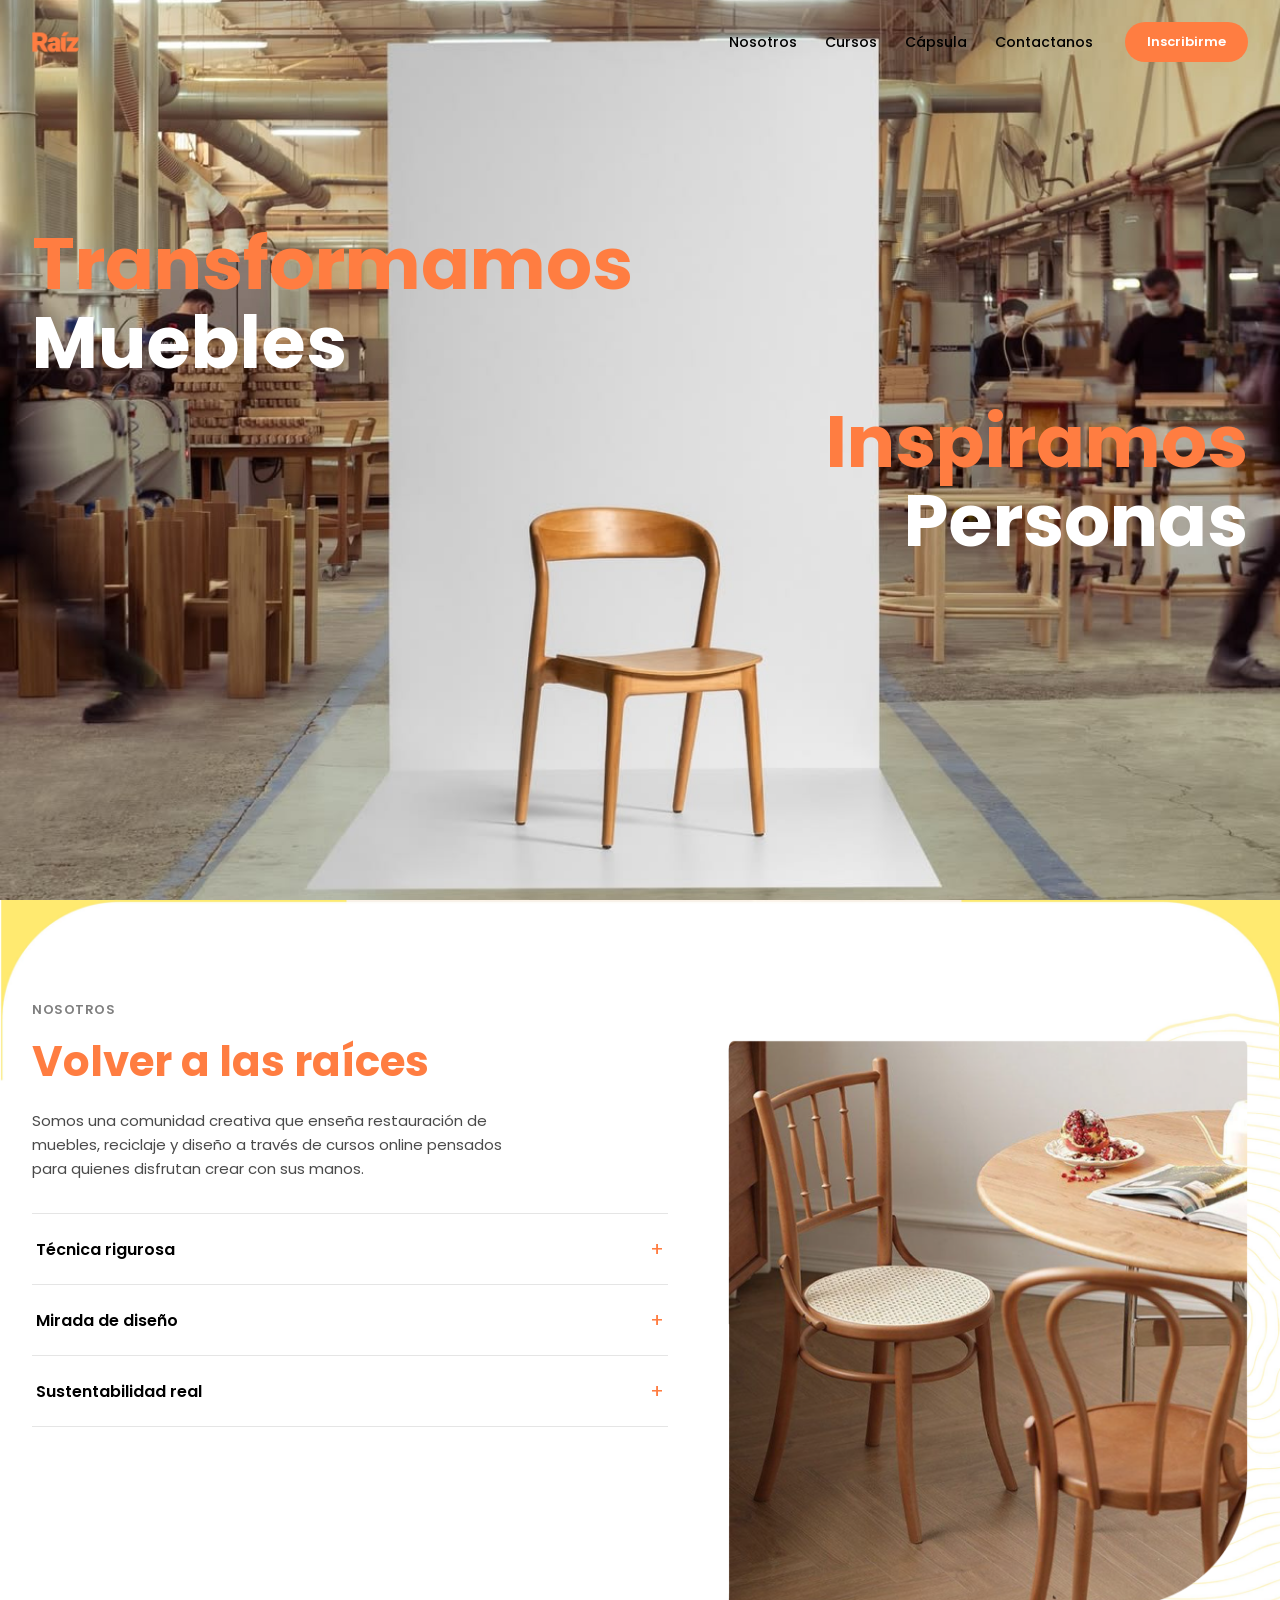
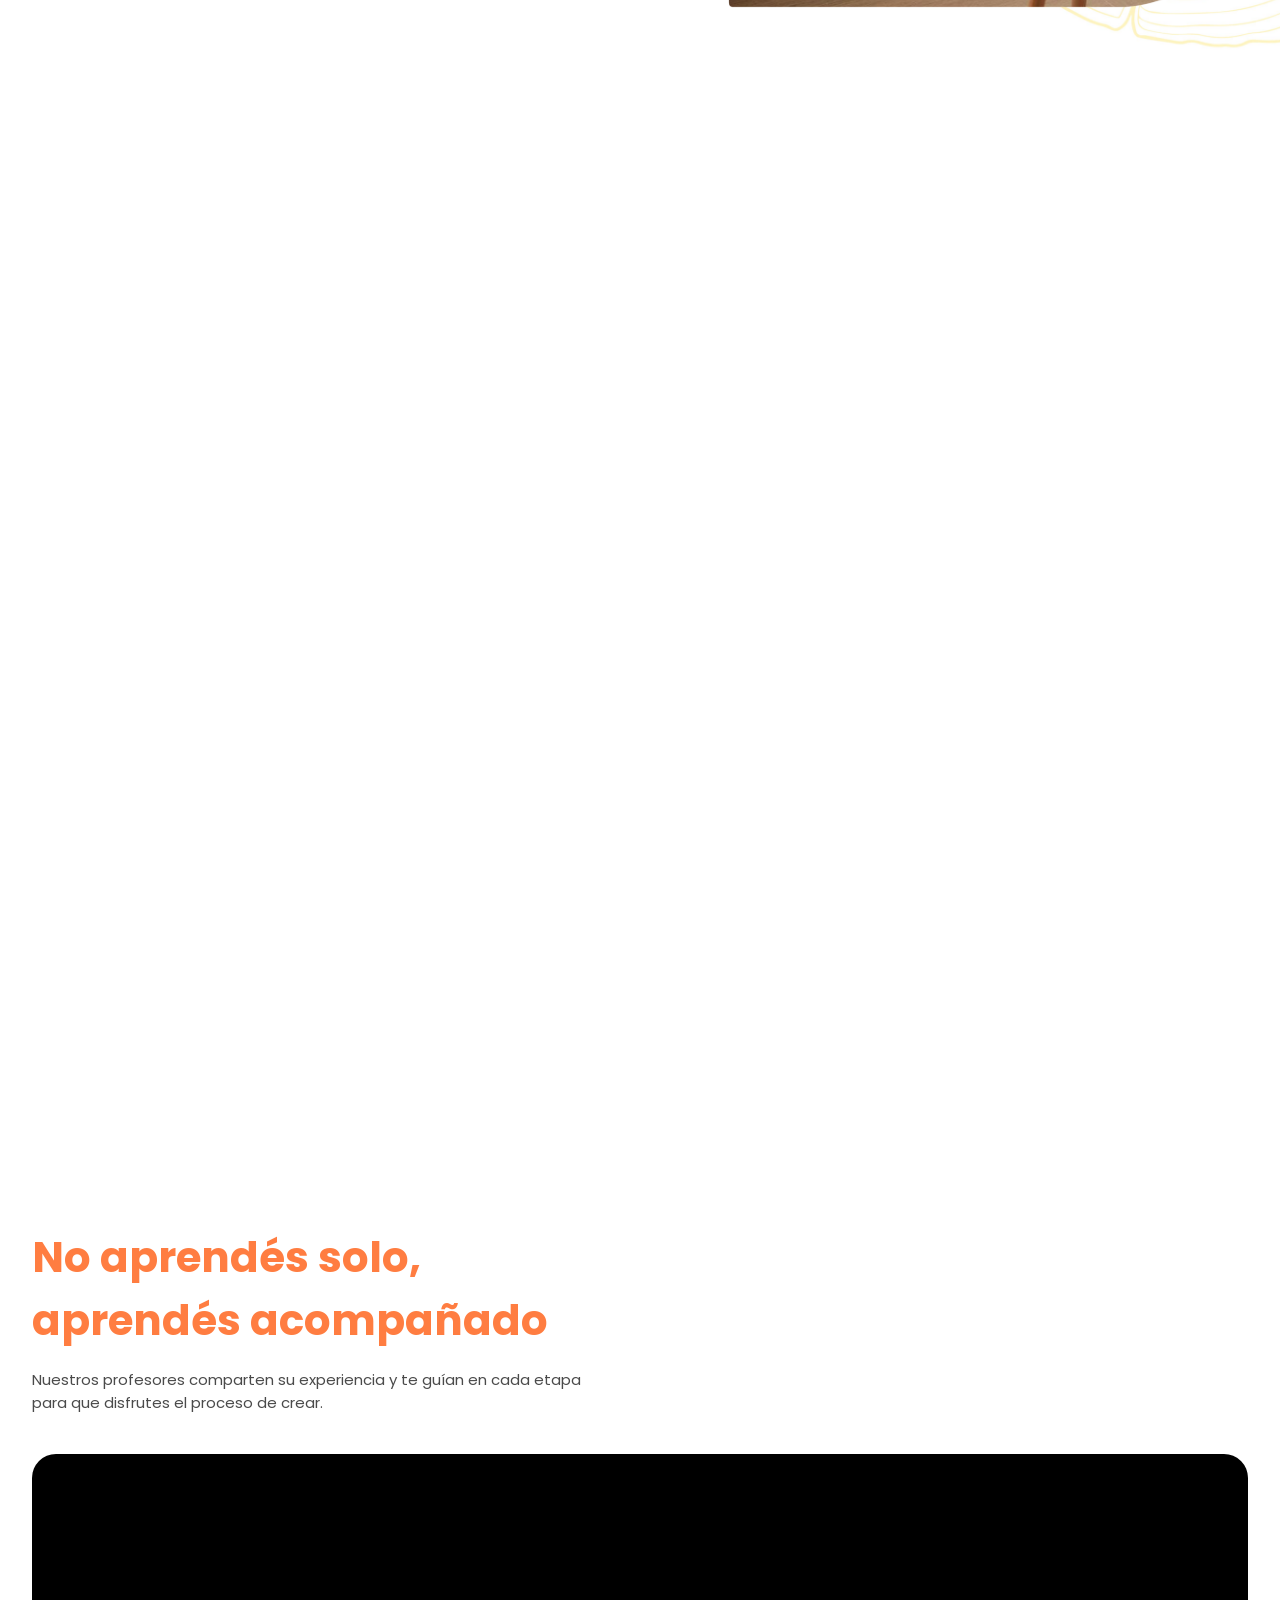
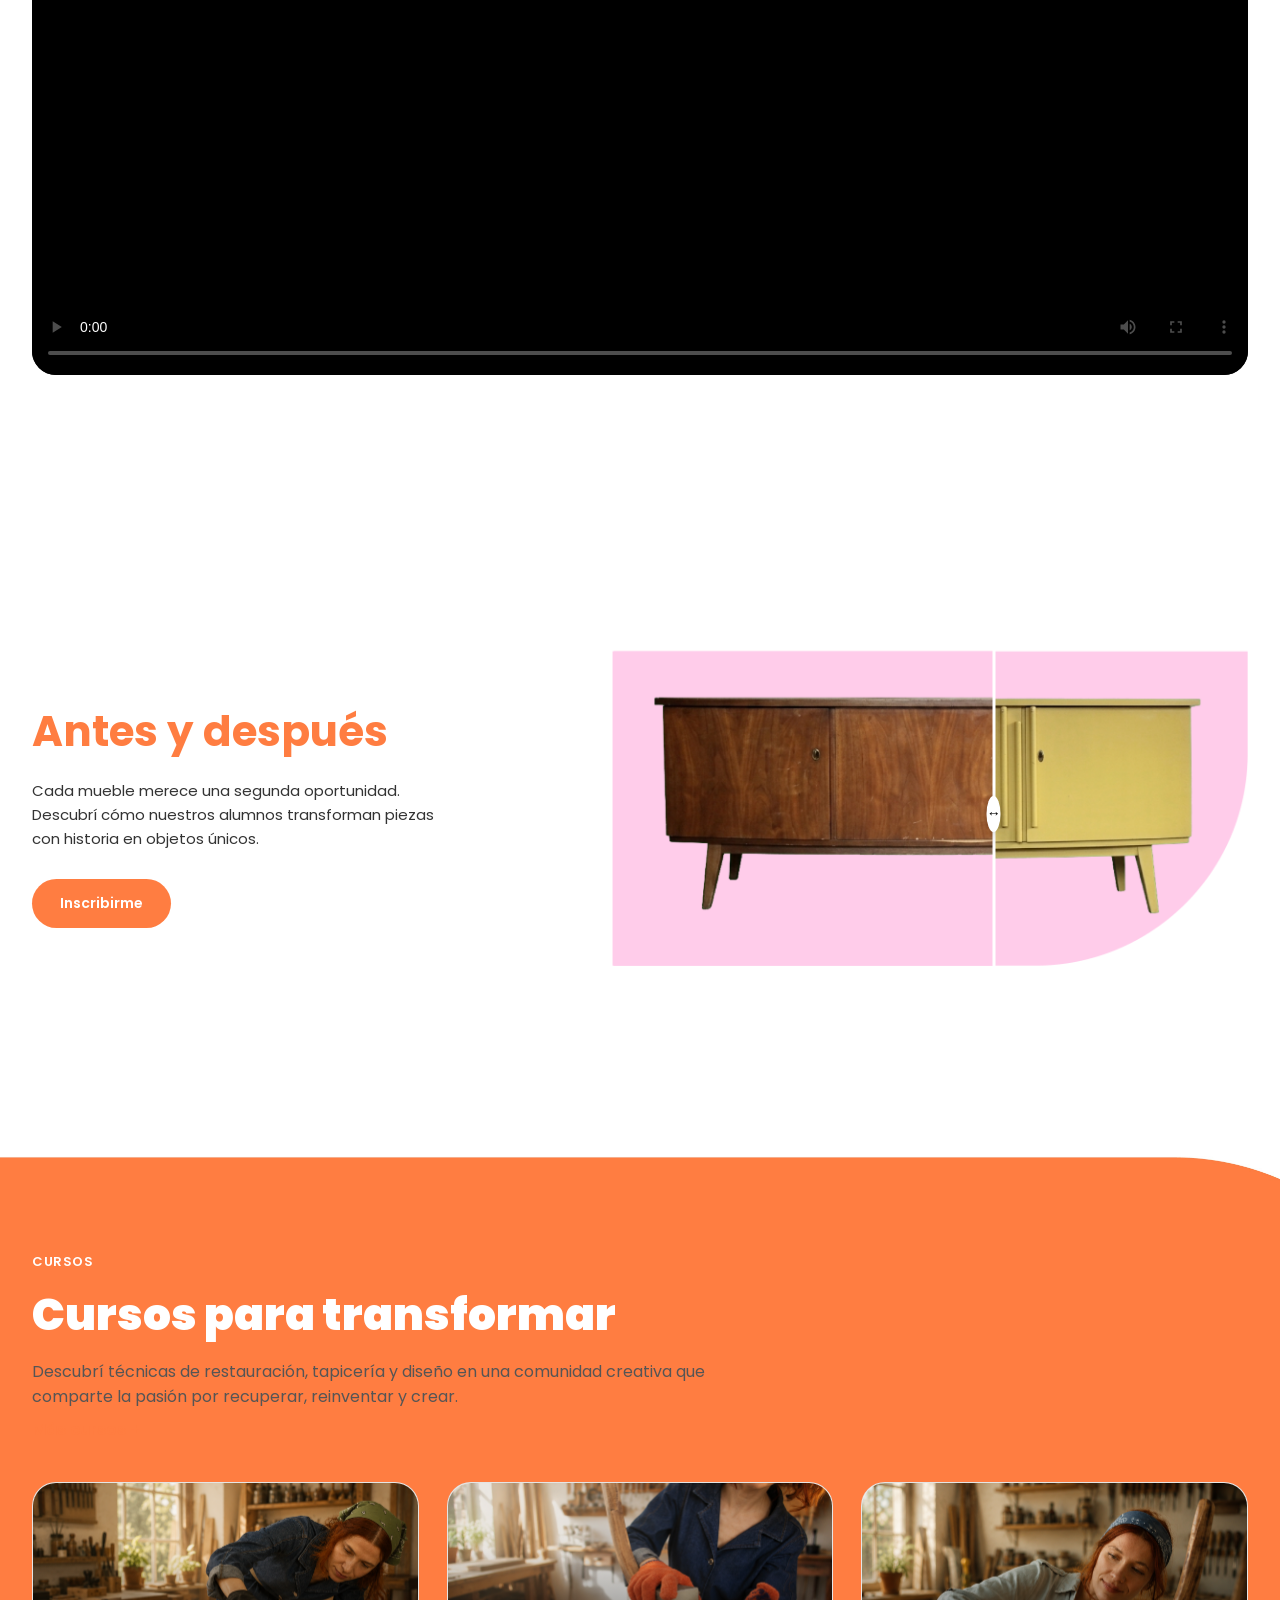
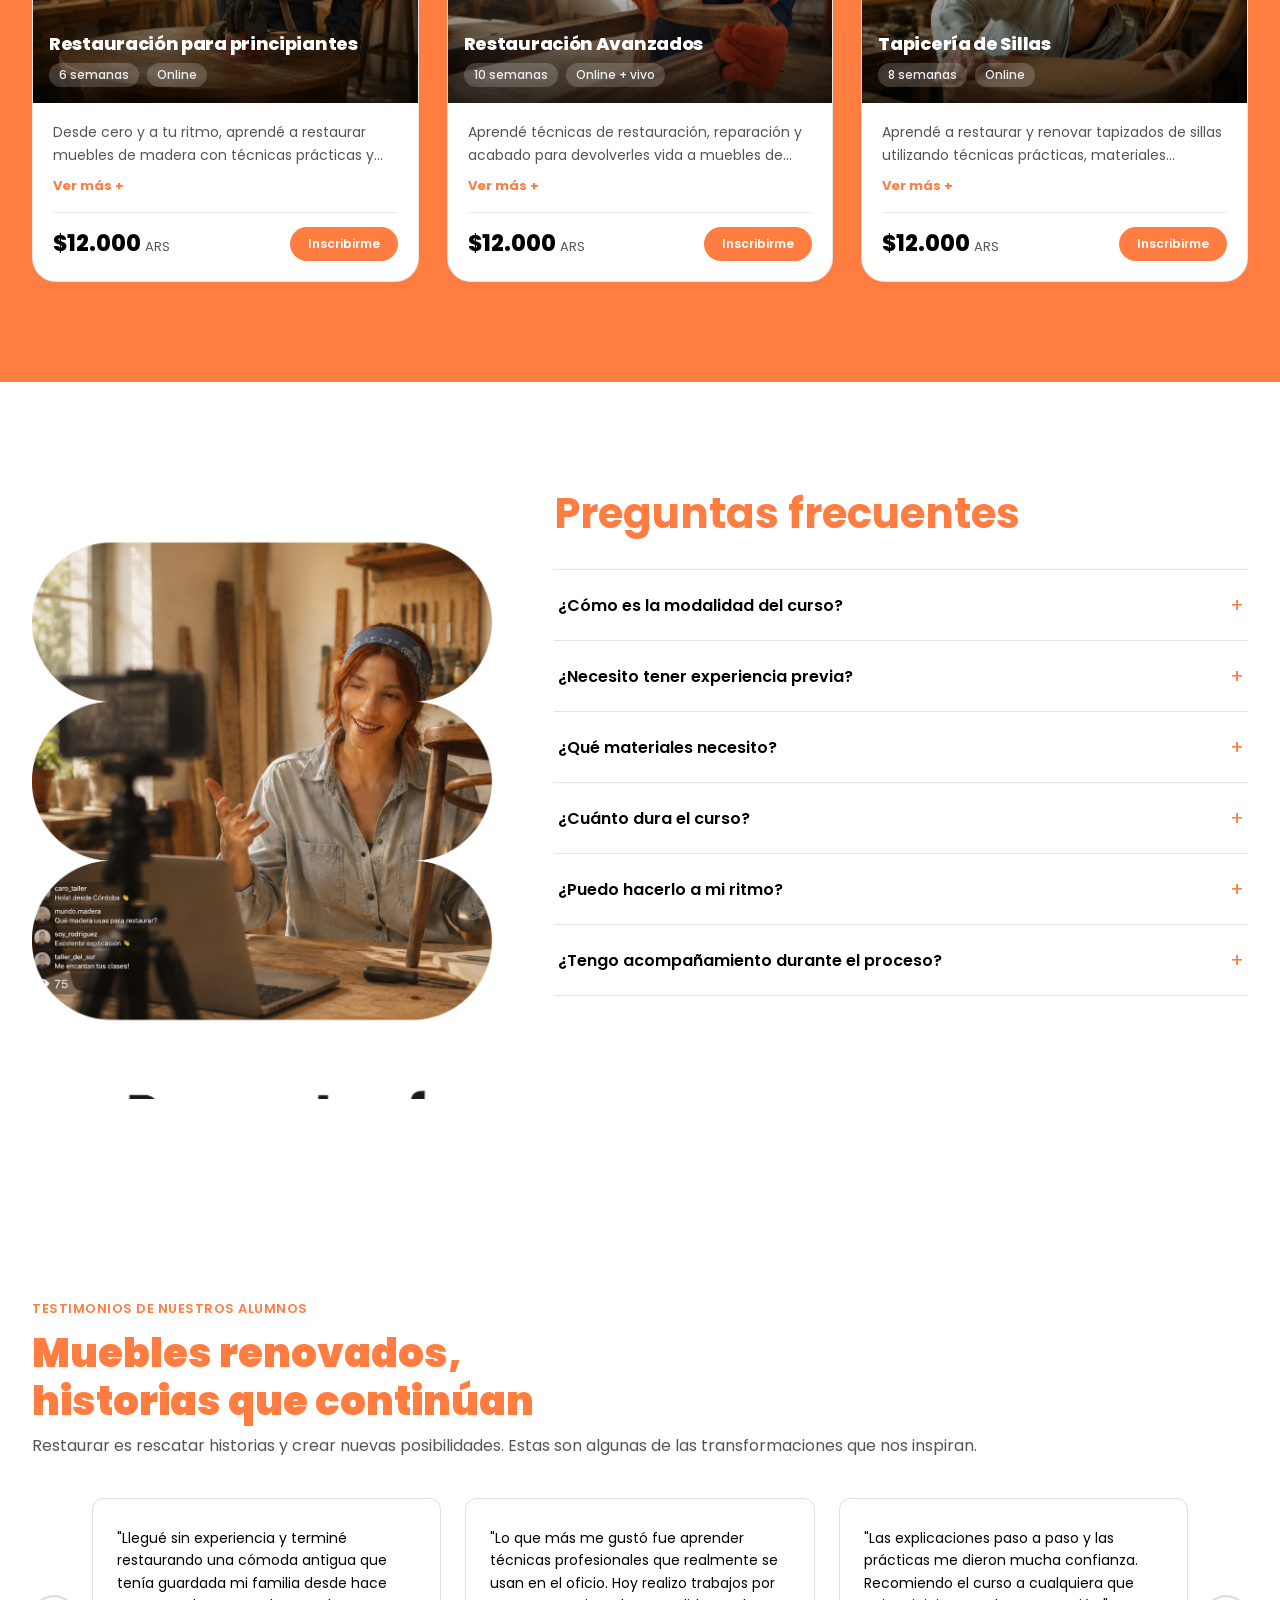
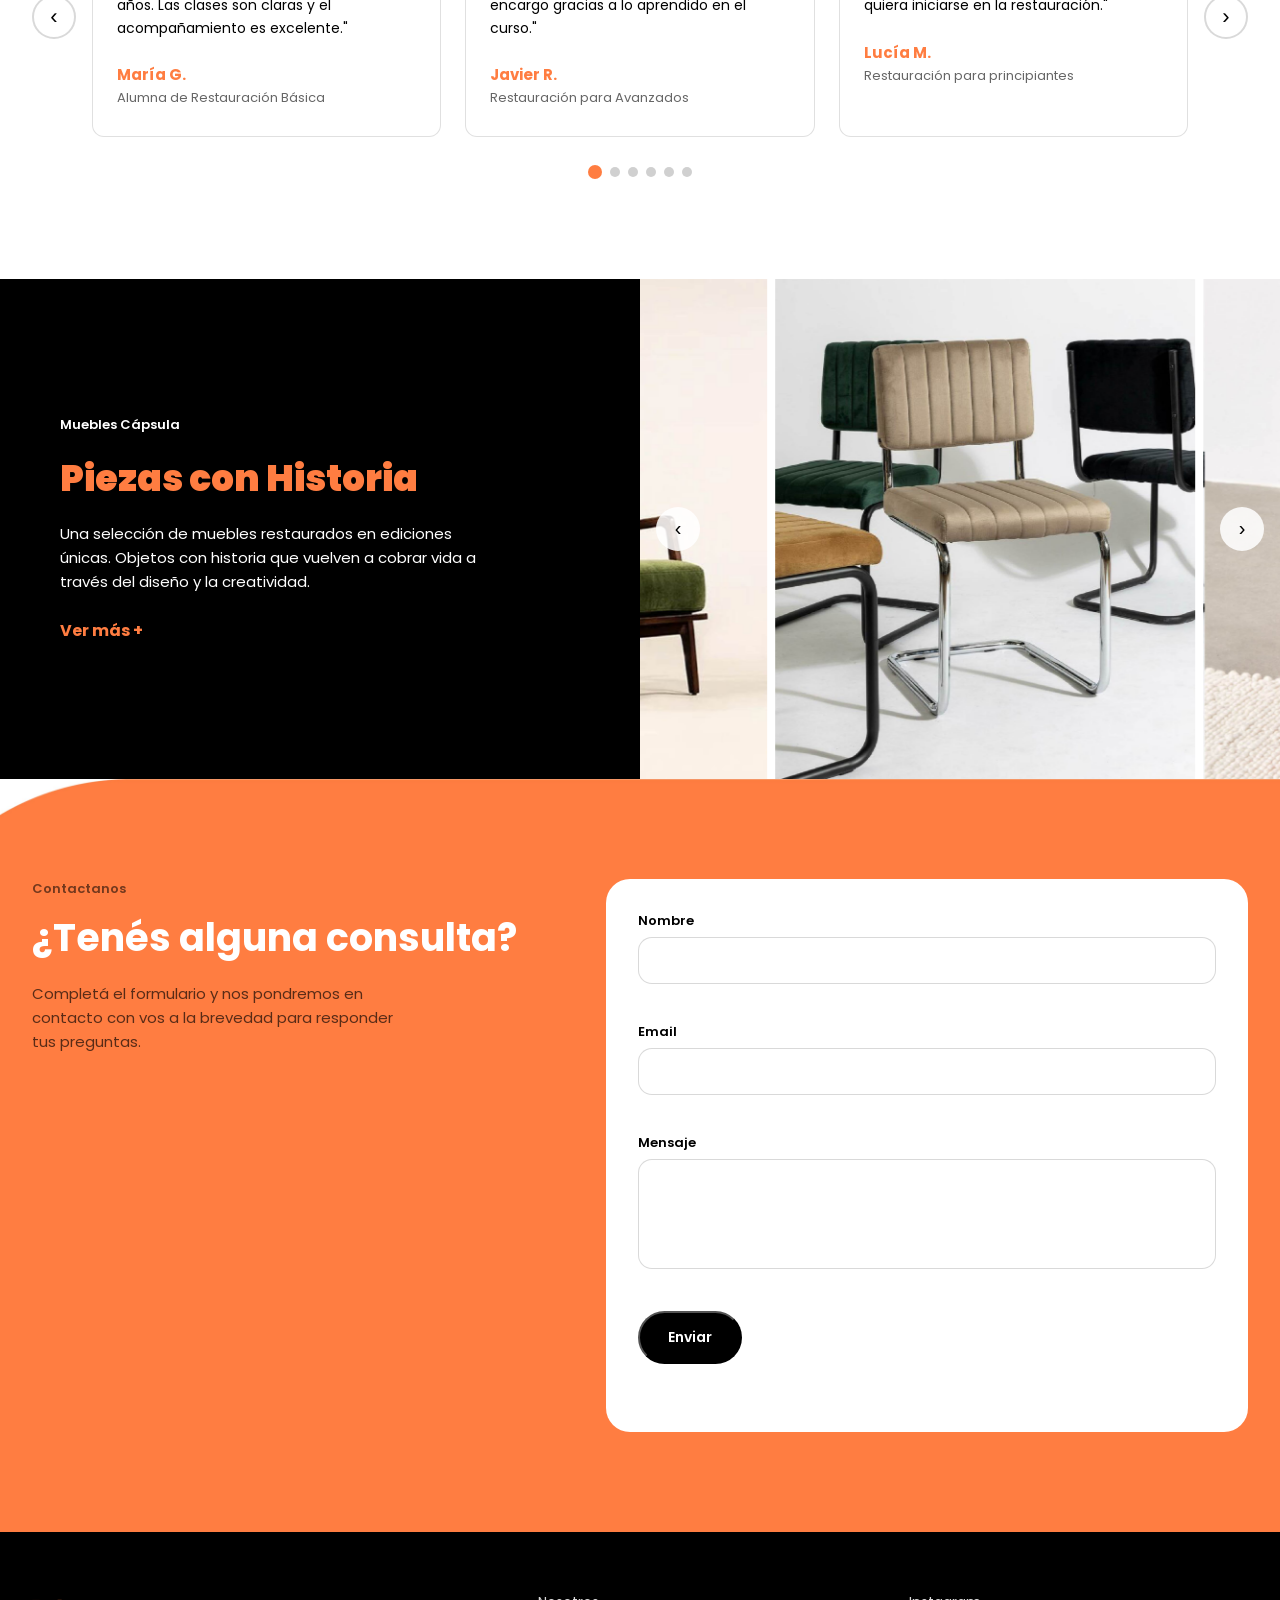
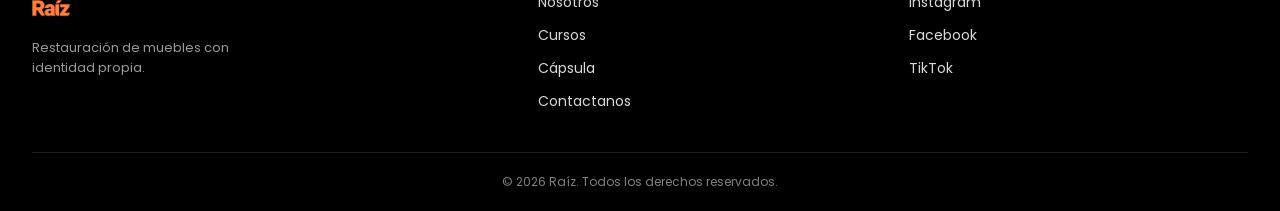
==== commit 62006acf: "v2" ====
--- a/index.html
+++ b/index.html
@@ -247,32 +247,32 @@
 </div>
 
   <!-- ============ NO APRENDÉS SOLO, APRENDÉS ACOMPAÑADO ============ -->
- <!-- REEMPLAZAR: imagen de fondo de la sección (desktop y mobile) -->
+<!-- REEMPLAZAR: imagen de fondo de la sección (desktop y mobile) -->
 <section
   class="acompanado"
   id="acompanado"
   data-scroll-anim
-  style="--bg-desktop: url('assets/fondos/nuev-48.jpg'); --bg-mobile: url('assets/fondos/nuev-56.jpg');"
+  style="--bg-desktop: url('assets/img/acompanado-fondo-desktop.jpg'); --bg-mobile: url('assets/img/acompanado-fondo-mobile.jpg');"
 >
-    <div class="acompanado__inner">
-      <h2 class="acompanado__title">No aprendés solo,<br>aprendés acompañado</h2>
-      <p class="acompanado__desc">
-        Nuestros profesores comparten su experiencia y te guían en cada etapa
-        para que disfrutes el proceso de crear.
-      </p>
-
-      <div class="acompanado__video-wrap">
-        <!-- REEMPLAZAR: video (horizontal, se muestra completo sin recortar) y poster -->
-        <video
-          class="acompanado__video"
-          controls
-          poster="assets/img/acompanado-poster.jpg"
-        >
-          <source src="assets/video/video.mp4" type="video/mp4">
-        </video>
-      </div>
-    </div>
-  </section>
+  <div class="acompanado__inner">
+    <h2 class="acompanado__title">No aprendés solo,<br>aprendés acompañado</h2>
+    <p class="acompanado__desc">
+      Nuestros profesores comparten su experiencia y te guían en cada etapa
+      para que disfrutes el proceso de crear.
+    </p>
+
+    <div class="acompanado__video-wrap">
+      <!-- REEMPLAZAR: video (panorámico, se muestra completo sin recortar) y poster -->
+      <video
+        class="acompanado__video"
+        controls
+        poster="assets/img/acompanado-poster.jpg"
+      >
+        <source src="assets/video/video.mp4" type="video/mp4">
+      </video>
+    </div>
+  </div>
+</section>
 
   <!-- ============ ANTES Y DESPUÉS ============ -->
   <!-- REEMPLAZAR: imagen de fondo de la sección (desktop y mobile) -->
@@ -296,10 +296,10 @@
  
       <div class="ba-slider" id="baSlider">
         <!-- REEMPLAZAR: imagen "después" (queda debajo, se revela al arrastrar) -->
-        <img src="assets/nuev-36.png" alt="Después de la restauración" class="ba-slider__img ba-slider__img--after">
+        <img src="assets/nuev-74.png" alt="Después de la restauración" class="ba-slider__img ba-slider__img--after">
  
         <!-- REEMPLAZAR: imagen "antes" (se recorta con clip-path al arrastrar) -->
-        <img src="assets/nuev-24.png" alt="Antes de la restauración" class="ba-slider__img ba-slider__img--before" id="baBeforeImg">
+        <img src="assets/nuev-75.png" alt="Antes de la restauración" class="ba-slider__img ba-slider__img--before" id="baBeforeImg">
  
         <div class="ba-slider__handle" id="baHandle">
           <span class="ba-slider__handle-icon">↔</span>
@@ -427,7 +427,7 @@
       <div class="faq__image-wrap">
         <!-- REEMPLAZAR: imagen por defecto de FAQ (antes de abrir cualquier pregunta) -->
         <img
-          src="assets/nuev-34.png"
+          src="assets/nuev-28.png"
           alt="Preguntas frecuentes"
           class="faq__image"
           id="faqImage"
@@ -439,7 +439,7 @@
 
         <div class="accordion" id="accordionFaq">
 
-          <div class="accordion__item" data-image="assets/nuev-46.png">
+          <div class="accordion__item" data-image="assets/nuev-28.png">
             <button class="accordion__header" aria-expanded="false">
               <span>¿Cómo es la modalidad del curso?</span>
               <span class="accordion__icon">+</span>
@@ -692,7 +692,7 @@
 
       <div class="footer__brand">
         <!-- REEMPLAZAR: logo (mismo archivo que el header) -->
-        <img src="assets/img/logo.png" alt="Raíz" class="footer__logo-img">
+        <img src="assets/logo-23.png" alt="Raíz" class="footer__logo-img">
         <p class="footer__tagline">Restauración de muebles con identidad propia.</p>
       </div>
 
--- a/styles-v2.css
+++ b/styles-v2.css
@@ -460,9 +460,7 @@
    ========================================================================== */
 .stats {
   position: relative;
-  background-image:
-    linear-gradient(0deg, rgba(255, 125, 65, 0.82), rgba(255, 125, 65, 0.82)),
-    var(--bg-desktop);
+  background-image: var(--bg-desktop);
   background-size: cover;
   background-position: center;
   background-repeat: no-repeat;
@@ -471,9 +469,7 @@
 
 @media (max-width: 768px) {
   .stats {
-    background-image:
-      linear-gradient(0deg, rgba(255, 125, 65, 0.82), rgba(255, 125, 65, 0.82)),
-      var(--bg-mobile);
+    background-image: var(--bg-mobile);
   }
 }
 
@@ -636,18 +632,17 @@
   background-size: cover;
   background-position: center;
   background-repeat: no-repeat;
-  /* sin max-width acá */
+}
+
+@media (max-width: 768px) {
+  .acompanado {
+    background-image: var(--bg-mobile);
+  }
 }
 
 .acompanado__inner {
   max-width: 1280px;
   margin: 0 auto;
-}
-
-@media (max-width: 768px) {
-  .acompanado {
-    background-image: var(--bg-mobile);
-  }
 }
 
 .acompanado__title {
@@ -664,10 +659,9 @@
   margin-bottom: 40px;
 }
 
+/* --- Video banner: ancho completo, panorámico, sin recortar --- */
 .acompanado__video-wrap {
   width: 100%;
-  max-width: 600px;
-  margin: 0 auto;
   background: var(--negro);
   border-radius: var(--radius);
   overflow: hidden;
@@ -676,8 +670,8 @@
 .acompanado__video {
   display: block;
   width: 100%;
-  aspect-ratio: 16 / 9;
-  /* object-fit: contain para que el video horizontal se vea completo, sin recortes */
+  aspect-ratio: 21 / 9;
+  /* object-fit: contain para que el video se vea completo, sin recortes */
   object-fit: contain;
   background: var(--negro);
 }
